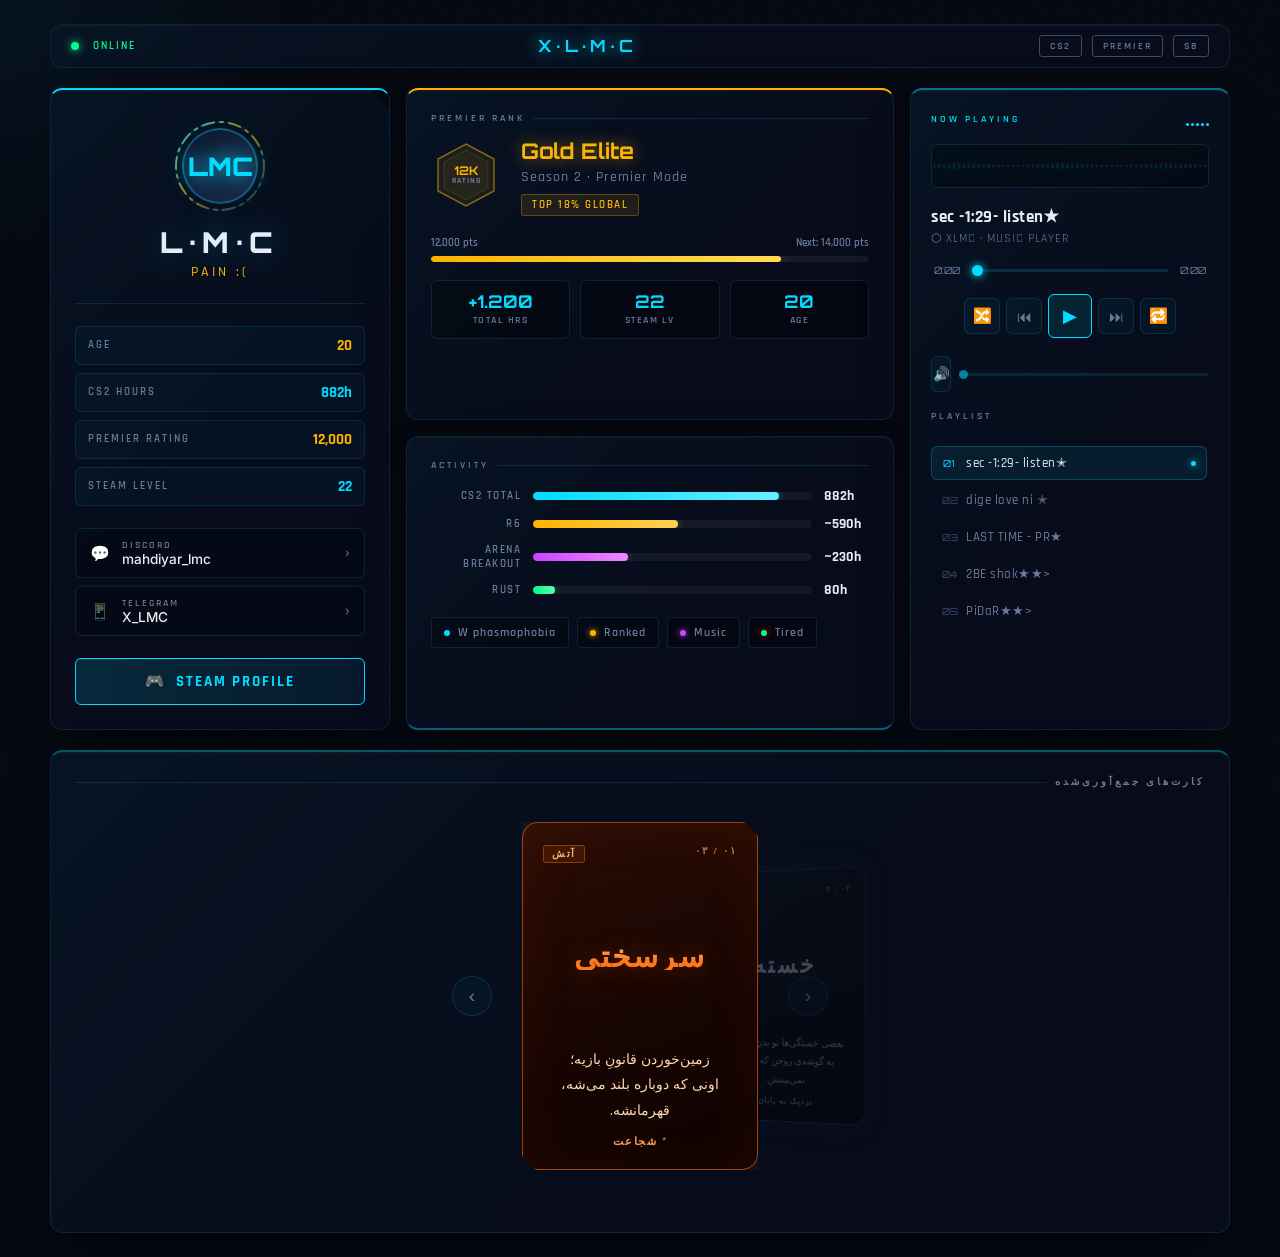
==== index.html @ 6980ac57 "Update index.html" ====
<!DOCTYPE html>
<html lang="fa">
<head>
  <meta charset="UTF-8">
  <meta name="viewport" content="width=device-width, initial-scale=1.0">
  <title>XLMC · PROFILE</title>
  <link rel="stylesheet" href="style.css">
</head>
<body>

<div class="bg-grid"></div>
<div class="bg-noise"></div>
<div class="spotlight" id="spotlight"></div>

<div class="site-wrap">


  <header class="topbar gpanel">
    <div class="topbar-left">
      <div class="status-dot"></div>
      <span class="status-text">ONLINE</span>
    </div>
    <div class="topbar-logo">X·L·M·C</div>
    <div class="topbar-right">
      <span class="hud-tag">CS2</span>
      <span class="hud-tag">PREMIER</span>
      <span class="hud-tag">S8</span>
    </div>
  </header>


  <main class="main-grid">


    <section class="hero-card gpanel corner-cut">


      <div class="avatar-zone">
        <div class="avatar-ring">

          <svg viewBox="0 0 96 96" fill="none" xmlns="http://www.w3.org/2000/svg">
            <circle cx="48" cy="48" r="44" stroke="rgba(0,220,255,0.08)" stroke-width="2"/>
            <circle cx="48" cy="48" r="44"
              stroke="url(#ag)"
              stroke-width="2"
              stroke-dasharray="12 6 3 6"
              stroke-linecap="round"/>
            <defs>
              <linearGradient id="ag" x1="0" y1="0" x2="96" y2="96" gradientUnits="userSpaceOnUse">
                <stop offset="0%" stop-color="#00dcff" stop-opacity="0.9"/>
                <stop offset="50%" stop-color="#ffb300" stop-opacity="0.6"/>
                <stop offset="100%" stop-color="#00dcff" stop-opacity="0.1"/>
              </linearGradient>
            </defs>
          </svg>
          <div class="avatar-inner">LMC</div>
        </div>
        <div class="handle-block">
          <div class="handle">L·M·C</div>
          <div class="handle-sub">Pain :(</div>
        </div>
      </div>


      <div class="stat-rows">
        <div class="stat-row">
          <span class="stat-row-label">Age</span>
          <span class="stat-row-val amber">20</span>
        </div>
        <div class="stat-row">
          <span class="stat-row-label">CS2 Hours</span>
          <span class="stat-row-val cyan">882h</span>
        </div>
        <div class="stat-row">
          <span class="stat-row-label">Premier Rating</span>
          <span class="stat-row-val amber">12,000</span>
        </div>
        <div class="stat-row">
          <span class="stat-row-label">Steam Level</span>
          <span class="stat-row-val cyan">22</span>
        </div>
      </div>

      <div class="social-links">
        <div class="social-link">
          <span class="social-icon">💬</span>
          <div class="social-info">
            <div class="social-platform">Discord</div>
            <div class="social-handle">mahdiyar_lmc</div>
          </div>
          <span class="social-arrow">›</span>
        </div>
        <div class="social-link">
          <span class="social-icon">📱</span>
          <div class="social-info">
            <div class="social-platform">Telegram</div>
            <div class="social-handle">X_LMC</div>
          </div>
          <span class="social-arrow">›</span>
        </div>
      </div>


      <a class="steam-btn" href="https://steamcommunity.com/id/M_LMC/" target="_blank" rel="noopener">
        <span>🎮</span>
        <span>Steam Profile</span>
      </a>

    </section>


    <section class="rank-panel gpanel">
      <div class="panel-eyebrow">Premier Rank</div>

      <div class="rank-main">

        <div class="rank-badge">
          <svg viewBox="0 0 70 70" fill="none" xmlns="http://www.w3.org/2000/svg">
            <polygon points="35,4 63,19 63,51 35,66 7,51 7,19"
              fill="rgba(255,179,0,0.08)"
              stroke="rgba(255,179,0,0.5)"
              stroke-width="1.5"/>
            <polygon points="35,10 57,22 57,48 35,60 13,48 13,22"
              fill="rgba(255,179,0,0.05)"
              stroke="rgba(255,179,0,0.2)"
              stroke-width="0.8"/>
          </svg>
          <div class="rank-badge-num">
            12K<br><small>RATING</small>
          </div>
        </div>

        <div class="rank-text-block">
          <div class="rank-title">Gold Elite</div>
          <div class="rank-subtitle">Season 2 · Premier Mode</div>
          <div class="rank-percentile">TOP 18% GLOBAL</div>
        </div>
      </div>


      <div class="progress-label">
        <span>12,000 pts</span>
        <span>Next: 14,000 pts</span>
      </div>
      <div class="progress-track">
        <div class="progress-fill" style="width:80%"></div>
      </div>


      <div class="kpi-row">
        <div class="kpi">
          <span class="kpi-num">+1.200</span>
          <span class="kpi-lbl">Total Hrs</span>
        </div>
        <div class="kpi">
          <span class="kpi-num">22</span>
          <span class="kpi-lbl">Steam Lv</span>
        </div>
        <div class="kpi">
          <span class="kpi-num">20</span>
          <span class="kpi-lbl">Age</span>
        </div>
      </div>
    </section>


    <section class="stats-panel gpanel">
      <div class="panel-eyebrow">Activity</div>

      <div class="bar-chart">
        <div class="bar-item">
          <span class="bar-name">CS2 Total</span>
          <div class="bar-track">
            <div class="bar-fill c1" style="width:88%"></div>
          </div>
          <span class="bar-val">882h</span>
        </div>
        <div class="bar-item">
          <span class="bar-name">R6</span>
          <div class="bar-track">
            <div class="bar-fill c2" style="width:52%"></div>
          </div>
          <span class="bar-val">~590h</span>
        </div>
        <div class="bar-item">
          <span class="bar-name">Arena Breakout</span>
          <div class="bar-track">
            <div class="bar-fill c3" style="width:34%"></div>
          </div>
          <span class="bar-val">~230h</span>
        </div>
        <div class="bar-item">
          <span class="bar-name">RUST</span>
          <div class="bar-track">
            <div class="bar-fill c4" style="width:8%"></div>
          </div>
          <span class="bar-val">80h</span>
        </div>
      </div>

      <div class="badge-grid">
        <div class="mbadge">
          <div class="mbadge-dot" style="background:#00dcff;box-shadow:0 0 6px #110d36"></div>
          W phasmophobia
        </div>
        <div class="mbadge">
          <div class="mbadge-dot" style="background:#ffb300;box-shadow:0 0 6px #ffb300"></div>
           Ranked
        </div>
        <div class="mbadge">
          <div class="mbadge-dot" style="background:#cc44ff;box-shadow:0 0 6px #cc44ff"></div>
          Music
        </div>
        <div class="mbadge">
          <div class="mbadge-dot" style="background:#00ff88;box-shadow:0 0 6px #db0b15"></div>
          Tired
        </div>
      </div>
    </section>


    <section class="player-col gpanel">


      <div class="np-header">
        <span class="np-label">Now Playing</span>
        <div class="eq-mini stopped" id="eqMini">
          <div class="eq-bar"></div>
          <div class="eq-bar"></div>
          <div class="eq-bar"></div>
          <div class="eq-bar"></div>
          <div class="eq-bar"></div>
        </div>
      </div>


      <div class="wave-container">
        <canvas id="waveCanvas"></canvas>
      </div>


      <div class="track-info">
        <div class="track-name" id="tName">BLOK3 - Napiyosun</div>
        <div class="track-meta" id="tMeta">⬡ XLMC · MUSIC PLAYER</div>
      </div>


      <div class="seek-row">
        <span class="time-label" id="curTime">0:00</span>
        <input type="range" class="seek-input" id="seekInput" value="0" step="0.1" min="0" max="100">
        <span class="time-label" id="durTime">0:00</span>
      </div>


      <div class="controls">
        <button class="ctrl" id="shuffBtn" title="Shuffle (S)">🔀</button>
        <button class="ctrl" id="prevBtn"  title="Previous (←)">⏮</button>
        <button class="ctrl play-btn" id="playBtn" title="Play/Pause (Space)">▶</button>
        <button class="ctrl" id="nextBtn"  title="Next (→)">⏭</button>
        <button class="ctrl" id="reptBtn"  title="Repeat (R)">🔁</button>
      </div>


      <div class="vol-row">
        <button class="ctrl vol-icon" id="muteBtn" title="Mute (M)">🔊</button>
        <input type="range" class="vol-input" id="volInput" min="0" max="1" step="0.02" value="0.7">
      </div>


      <div class="playlist-label">Playlist</div>
      <div class="playlist-scroll" id="pList"></div>

    </section>

  </main><!-- /main-grid -->


  <section class="cards-section gpanel" aria-label="کارت‌های جمع‌آوری‌شده">
    <div class="panel-eyebrow" dir="rtl">کارت‌های جمع‌آوری‌شده</div>

    <div class="shelf-wrap">
      <button class="shelf-nav" id="cardPrev" aria-label="کارت قبلی">‹</button>

      <div class="shelf-3d" id="shelf3d">

        <article class="mem-card theme-tough" data-pos="active" data-card="0">
          <div class="mem-card-inner" dir="rtl">
            <div class="particle-layer"></div>
            <div class="mem-card-top">
              <span class="mem-card-count">۰۱ / ۰۳</span>
              <span class="mem-card-tag">آتش</span>
            </div>
            <div class="mem-card-mid">
              <div class="mem-card-title">سرسختی</div>
            </div>
            <div>
              <p class="mem-card-quote">زمین‌خوردن قانونِ بازیه؛<br>اونی که دوباره بلند می‌شه، قهرمانشه.</p>
              <div class="mem-card-note">* شجاعت</div>
            </div>
          </div>
        </article>

        <article class="mem-card theme-tired" data-pos="right" data-card="1">
          <div class="mem-card-inner" dir="rtl">
            <div class="particle-layer"></div>
            <div class="mem-card-top">
              <span class="mem-card-count">۰۲ / ۰۳</span>
              <span class="mem-card-tag">سکون</span>
            </div>
            <div class="mem-card-mid">
              <div class="mem-card-title">خسته</div>
            </div>
            <div>
              <p class="mem-card-quote">بعضی خستگی‌ها تو بدن نیستن؛<br>یه گوشه‌ی روحن که کسی نمی‌بینتش.</p>
              <div class="mem-card-note">نزدیک به پایان</div>
            </div>
          </div>
        </article>

        <article class="mem-card theme-end" data-pos="hidden" data-card="2">
          <div class="mem-card-inner" dir="rtl">
            <div class="particle-layer"></div>
            <div class="mem-card-top">
              <span class="mem-card-count">۰۳ / ۰۳</span>
              <span class="mem-card-tag">سکوت</span>
            </div>
            <div class="mem-card-mid">
              <div class="mem-card-title">THE END</div>
              <div class="mem-card-subtitle">Nothing.</div>
            </div>
            <div>
              <p class="mem-card-quote">شاید پایان یعنی سکوتی<br>که بالاخره آرومت می‌کنه.</p>
              <div class="mem-card-note">پایان</div>
            </div>
          </div>
        </article>

      </div>

      <button class="shelf-nav" id="cardNext" aria-label="کارت بعدی">›</button>
    </div>

    <div class="shelf-dots" id="shelfDots"></div>
  </section>

</div><!-- /site-wrap -->

<script src="main.js"></script>
</body>
</html>
---- style.css ----
/* ═══════════════════════════════════════════
   XLMC v2 — Gaming Profile
   Design: HUD / Tactical Overlay aesthetic
   Palette: Deep navy + electric cyan + hot amber
   ═══════════════════════════════════════════ */

@import url('https://fonts.googleapis.com/css2?family=Rajdhani:wght@400;500;600;700&family=Orbitron:wght@400;600;700;900&family=Inter:wght@300;400;500&display=swap');

/* ─── RESET & TOKENS ─── */
*, *::before, *::after { margin:0; padding:0; box-sizing:border-box; }

:root {
  --bg:        #050810;
  --bg2:       #080d18;
  --bg3:       #0c1220;
  --panel:     rgba(8,13,28,0.92);
  --border:    rgba(0,220,255,0.14);
  --border2:   rgba(0,220,255,0.28);
  --cyan:      #00dcff;
  --cyan-dim:  rgba(0,220,255,0.55);
  --cyan-glow: rgba(0,220,255,0.18);
  --amber:     #ffb300;
  --amber-dim: rgba(255,179,0,0.55);
  --amber-glow:rgba(255,179,0,0.18);
  --red:       #ff3c5a;
  --green:     #00ff88;
  --text:      #e8edf5;
  --muted:     #6a7a9a;
  --muted2:    #3a4a6a;
  --r:         6px;
  --r2:        12px;
  --depth:     0 22px 50px -22px rgba(0,0,0,0.65), 0 2px 0 0 rgba(255,255,255,0.02) inset;
}

body {
  background: var(--bg);
  color: var(--text);
  font-family: 'Inter', system-ui, sans-serif;
  min-height: 100vh;
  overflow-x: hidden;
}

/* Respect people who've asked for less motion */
@media (prefers-reduced-motion: reduce) {
  *, *::before, *::after {
    animation-duration: 0.001ms !important;
    animation-iteration-count: 1 !important;
    transition-duration: 0.001ms !important;
  }
}

/* ─── BACKGROUND GRID ─── */
.bg-grid {
  position: fixed; inset: 0; z-index: 0; pointer-events: none;
  background-image:
    linear-gradient(rgba(0,220,255,0.025) 1px, transparent 1px),
    linear-gradient(90deg, rgba(0,220,255,0.025) 1px, transparent 1px);
  background-size: 48px 48px;
  mask-image: radial-gradient(ellipse 80% 60% at 50% 40%, black 20%, transparent 80%);
}
.bg-noise {
  position: fixed; inset: 0; z-index: 0; pointer-events: none; opacity: 0.025;
  background-image: url("data:image/svg+xml,%3Csvg xmlns='http://www.w3.org/2000/svg' width='200' height='200'%3E%3Cfilter id='n'%3E%3CfeTurbulence type='fractalNoise' baseFrequency='0.9' numOctaves='4' stitchTiles='stitch'/%3E%3C/filter%3E%3Crect width='200' height='200' filter='url(%23n)'/%3E%3C/svg%3E");
}
.spotlight {
  position: fixed; width: 700px; height: 700px; border-radius: 50%;
  pointer-events: none; z-index: 1;
  background: radial-gradient(circle, rgba(0,180,255,0.06) 0%, transparent 65%);
  transform: translate(-50%,-50%);
  transition: opacity 0.15s;
}

/* ─── LAYOUT ─── */
.site-wrap {
  position: relative; z-index: 2;
  min-height: 100vh;
  padding: 24px 20px;
  display: flex; flex-direction: column; align-items: center; gap: 20px;
}

/* ─── TOP HEADER BAR ─── */
.topbar {
  width: 100%; max-width: 1180px;
  display: flex; align-items: center; justify-content: space-between;
  padding: 10px 20px;
  background: var(--panel);
  border: 1px solid var(--border);
  border-radius: var(--r2);
  backdrop-filter: blur(16px);
}
.topbar-left { display: flex; align-items: center; gap: 14px; }
.status-dot {
  width: 8px; height: 8px; border-radius: 50%;
  background: var(--green);
  box-shadow: 0 0 10px var(--green);
  animation: pulse 2s ease-in-out infinite;
}
@keyframes pulse { 0%,100%{opacity:1;transform:scale(1)} 50%{opacity:0.6;transform:scale(0.8)} }
.status-text { font-size: 11px; color: var(--green); font-family:'Rajdhani',sans-serif; letter-spacing:2px; font-weight:600; }
.topbar-logo {
  font-family: 'Orbitron', sans-serif;
  font-size: 1.05rem; font-weight: 700;
  color: var(--cyan);
  letter-spacing: 4px;
  text-shadow: 0 0 18px var(--cyan);
}
.topbar-right { display: flex; align-items: center; gap: 10px; }
.hud-tag {
  font-family: 'Rajdhani', sans-serif;
  font-size: 10px; font-weight: 600; letter-spacing: 2px;
  color: var(--muted);
  padding: 4px 10px;
  border: 1px solid var(--muted2);
  border-radius: 3px;
}

/* ─── MAIN GRID ─── */
.main-grid {
  width: 100%; max-width: 1180px;
  display: grid;
  grid-template-columns: 340px 1fr 320px;
  grid-template-rows: auto auto;
  gap: 16px;
}

/* ─── GLASS PANEL BASE ─── */
.gpanel {
  background: var(--panel);
  border: 1px solid var(--border);
  border-radius: var(--r2);
  backdrop-filter: blur(18px);
  overflow: hidden;
  position: relative;
  box-shadow: var(--depth);
  transition: transform 0.18s ease, box-shadow 0.18s ease;
  transform: perspective(1000px) rotateX(0deg) rotateY(0deg);
  will-change: transform;
}
.gpanel::before {
  content:''; position:absolute; inset:0; border-radius: var(--r2);
  background: linear-gradient(135deg, rgba(0,220,255,0.04) 0%, transparent 60%);
  pointer-events: none;
}
.gpanel.tilting { box-shadow: var(--depth), 0 0 32px rgba(0,220,255,0.08); }

/* ─── CORNER CUTS (CS2 Style) ─── */
.corner-cut {
  position: relative;
}
.corner-cut::after {
  content:'';
  position:absolute;
  top: 0; right: 0;
  width: 18px; height: 18px;
  background: var(--bg);
  clip-path: polygon(100% 0, 0 0, 100% 100%);
  pointer-events: none;
}

/* ════════════════════
   HERO CARD (left col, spans 2 rows)
   ════════════════════ */
.hero-card {
  grid-column: 1;
  grid-row: 1 / 3;
  padding: 28px 24px 24px;
  display: flex; flex-direction: column; gap: 22px;
  border-top: 2px solid var(--cyan);
}

.avatar-zone {
  display: flex; flex-direction: column; align-items: center; gap: 14px;
  padding-bottom: 22px;
  border-bottom: 1px solid var(--border);
}
.avatar-ring {
  position: relative;
  width: 96px; height: 96px;
}
.avatar-ring svg {
  position: absolute; inset: 0; width: 100%; height: 100%;
  animation: spin 12s linear infinite;
  filter: drop-shadow(0 0 10px rgba(0,220,255,0.35));
}
@keyframes spin { to { transform: rotate(360deg); } }
.avatar-inner {
  position: absolute;
  inset: 10px;
  border-radius: 50%;
  background: linear-gradient(135deg, #0e1830 0%, #1a2a4a 100%);
  border: 2px solid rgba(0,220,255,0.3);
  display: flex; align-items: center; justify-content: center;
  font-family: 'Orbitron', sans-serif;
  font-size: 1.6rem; font-weight: 900;
  color: var(--cyan);
  text-shadow: 0 0 20px var(--cyan);
}

.handle-block { text-align: center; }
.handle {
  font-family: 'Orbitron', sans-serif;
  font-size: 1.8rem; font-weight: 900;
  letter-spacing: 6px;
  color: var(--text);
  text-shadow: 0 0 30px rgba(0,220,255,0.4);
  line-height: 1;
}
.handle-sub {
  font-family: 'Rajdhani', sans-serif;
  font-size: 0.85rem; font-weight: 500;
  color: var(--amber);
  letter-spacing: 3px;
  margin-top: 6px;
  text-transform: uppercase;
}

/* STAT ROWS */
.stat-rows { display: flex; flex-direction: column; gap: 8px; }
.stat-row {
  display: flex; align-items: center; justify-content: space-between;
  padding: 9px 12px;
  background: rgba(0,220,255,0.03);
  border: 1px solid var(--border);
  border-radius: var(--r);
  transition: border-color 0.2s, background 0.2s;
}
.stat-row:hover { border-color: var(--border2); background: rgba(0,220,255,0.07); }
.stat-row-label {
  font-family: 'Rajdhani', sans-serif;
  font-size: 11px; font-weight: 600; letter-spacing: 2px;
  color: var(--muted); text-transform: uppercase;
}
.stat-row-val {
  font-family: 'Rajdhani', sans-serif;
  font-size: 0.95rem; font-weight: 700;
  color: var(--text);
}
.stat-row-val.cyan  { color: var(--cyan); }
.stat-row-val.amber { color: var(--amber); }

/* SOCIAL LINKS */
.social-links { display: flex; flex-direction: column; gap: 8px; }
.social-link {
  display: flex; align-items: center; gap: 12px;
  padding: 10px 14px;
  border: 1px solid var(--border);
  border-radius: var(--r);
  text-decoration: none;
  transition: 0.2s;
  background: rgba(0,0,0,0.2);
}
.social-link:hover { border-color: var(--cyan); background: rgba(0,220,255,0.06); }
.social-icon { font-size: 1rem; width: 20px; text-align: center; }
.social-info { flex: 1; min-width: 0; }
.social-platform {
  font-family: 'Rajdhani', sans-serif;
  font-size: 10px; font-weight: 600; letter-spacing: 2px;
  color: var(--muted); text-transform: uppercase;
}
.social-handle {
  font-size: 0.85rem; font-weight: 500; color: var(--text);
  white-space: nowrap; overflow: hidden; text-overflow: ellipsis;
}
.social-arrow { color: var(--muted); font-size: 0.75rem; }

/* STEAM BUTTON */
.steam-btn {
  display: flex; align-items: center; justify-content: center; gap: 10px;
  padding: 13px 20px;
  background: linear-gradient(90deg, rgba(0,220,255,0.15), rgba(0,150,200,0.1));
  border: 1px solid var(--cyan);
  border-radius: var(--r);
  text-decoration: none;
  font-family: 'Rajdhani', sans-serif;
  font-size: 0.95rem; font-weight: 700; letter-spacing: 2px;
  color: var(--cyan);
  text-transform: uppercase;
  transition: 0.2s;
  position: relative;
  overflow: hidden;
}
.steam-btn::before {
  content:'';
  position:absolute; inset:0;
  background: linear-gradient(90deg, transparent, rgba(0,220,255,0.15), transparent);
  transform: translateX(-100%);
  transition: transform 0.5s;
}
.steam-btn:hover::before { transform: translateX(100%); }
.steam-btn:hover { box-shadow: 0 0 24px rgba(0,220,255,0.3); }

/* ════════════════════
   RANK PANEL (top center)
   ════════════════════ */
.rank-panel {
  grid-column: 2;
  grid-row: 1;
  padding: 22px 24px;
  border-top: 2px solid var(--amber);
}

.panel-eyebrow {
  font-family: 'Rajdhani', sans-serif;
  font-size: 10px; font-weight: 600; letter-spacing: 3px;
  color: var(--muted); text-transform: uppercase;
  margin-bottom: 16px;
  display: flex; align-items: center; gap: 8px;
}
.panel-eyebrow::after {
  content:''; flex:1; height:1px; background: var(--border);
}

.rank-main {
  display: flex; align-items: flex-start; gap: 20px;
  margin-bottom: 20px;
}
.rank-badge {
  width: 70px; height: 70px; flex-shrink: 0;
  position: relative;
}
.rank-badge svg { width:100%; height:100%; }
.rank-badge-num {
  position:absolute; inset:0;
  display:flex; flex-direction:column;
  align-items:center; justify-content:center;
  font-family:'Orbitron',sans-serif;
  font-size:0.75rem; font-weight:700;
  color: var(--amber);
  line-height:1.1;
}
.rank-badge-num small {
  font-size:8px; letter-spacing:1px;
  color: var(--muted); font-family:'Rajdhani',sans-serif;
}
.rank-text-block { flex:1; }
.rank-title {
  font-family: 'Orbitron', sans-serif;
  font-size: 1.35rem; font-weight: 700;
  color: var(--amber);
  text-shadow: 0 0 16px var(--amber-dim);
  line-height: 1;
}
.rank-subtitle {
  font-family: 'Rajdhani', sans-serif;
  font-size: 0.85rem; font-weight: 500; letter-spacing: 1px;
  color: var(--muted); margin-top: 6px;
}
.rank-percentile {
  display: inline-block; margin-top: 8px;
  padding: 3px 10px;
  background: rgba(255,179,0,0.1);
  border: 1px solid rgba(255,179,0,0.3);
  border-radius: 3px;
  font-family: 'Rajdhani', sans-serif;
  font-size: 11px; font-weight: 600; letter-spacing: 1.5px;
  color: var(--amber);
}

/* PROGRESS BAR */
.progress-label {
  display: flex; justify-content: space-between;
  font-family: 'Rajdhani', sans-serif;
  font-size: 11px; font-weight: 600;
  color: var(--muted); margin-bottom: 6px;
}
.progress-track {
  height: 6px; background: rgba(255,255,255,0.06);
  border-radius: 10px; overflow: hidden; position: relative;
}
.progress-fill {
  height: 100%;
  background: linear-gradient(90deg, var(--amber), #ffdd55);
  border-radius: 10px;
  box-shadow: 0 0 12px rgba(255,179,0,0.5);
  animation: fillSlide 1.5s cubic-bezier(0.4,0,0.2,1) forwards;
}
@keyframes fillSlide { from {width:0} }

/* MINI KPI ROW */
.kpi-row {
  display: grid; grid-template-columns: repeat(3,1fr);
  gap: 10px; margin-top: 18px;
}
.kpi {
  padding: 12px;
  background: rgba(0,0,0,0.3);
  border: 1px solid var(--border);
  border-radius: var(--r);
  text-align: center;
  transition: 0.2s;
}
.kpi:hover { border-color: var(--border2); }
.kpi-num {
  font-family: 'Orbitron', sans-serif;
  font-size: 1.1rem; font-weight: 700;
  color: var(--cyan);
  display: block; line-height: 1;
}
.kpi-lbl {
  font-family: 'Rajdhani', sans-serif;
  font-size: 10px; font-weight: 600; letter-spacing: 1.5px;
  color: var(--muted); text-transform: uppercase;
  display: block; margin-top: 4px;
}

/* ════════════════════
   STATS PANEL (bottom center)
   ════════════════════ */
.stats-panel {
  grid-column: 2;
  grid-row: 2;
  padding: 22px 24px;
  border-bottom: 2px solid rgba(0,220,255,0.4);
}

/* HORIZONTAL BAR CHART */
.bar-chart { display: flex; flex-direction: column; gap: 10px; }
.bar-item { display: flex; align-items: center; gap: 12px; }
.bar-name {
  font-family: 'Rajdhani', sans-serif;
  font-size: 11px; font-weight: 600; letter-spacing: 1.5px;
  color: var(--muted); text-transform: uppercase;
  width: 90px; flex-shrink: 0; text-align: right;
}
.bar-track {
  flex: 1; height: 8px;
  background: rgba(255,255,255,0.05);
  border-radius: 10px; overflow: hidden;
  position: relative;
}
.bar-fill {
  height: 100%; border-radius: 10px;
  animation: fillSlide 1.3s cubic-bezier(0.4,0,0.2,1) forwards;
}
.bar-fill.c1 { background: linear-gradient(90deg, var(--cyan), #66eeff); box-shadow: 0 0 10px rgba(0,220,255,0.4); }
.bar-fill.c2 { background: linear-gradient(90deg, var(--amber), #ffd055); box-shadow: 0 0 10px rgba(255,179,0,0.4); }
.bar-fill.c3 { background: linear-gradient(90deg, #cc44ff, #ee88ff); box-shadow: 0 0 10px rgba(204,68,255,0.4); }
.bar-fill.c4 { background: linear-gradient(90deg, #00ff88, #55ffaa); box-shadow: 0 0 10px rgba(0,255,136,0.4); }
.bar-val {
  font-family: 'Rajdhani', sans-serif;
  font-size: 0.85rem; font-weight: 700;
  color: var(--text); width: 45px; flex-shrink: 0;
}

/* MINI HEXGRID BADGES */
.badge-grid {
  display: flex; gap: 8px; flex-wrap: wrap; margin-top: 18px;
}
.mbadge {
  display: flex; align-items: center; gap: 8px;
  padding: 7px 12px;
  background: rgba(0,0,0,0.3);
  border: 1px solid var(--border);
  border-radius: 4px;
  font-family: 'Rajdhani', sans-serif;
  font-size: 12px; font-weight: 600; letter-spacing: 1px;
  color: var(--muted);
  transition: 0.2s;
}
.mbadge:hover { border-color: var(--border2); color: var(--text); }
.mbadge-dot {
  width: 6px; height: 6px; border-radius: 50%; flex-shrink: 0;
}

/* ════════════════════
   MUSIC PLAYER (right col, spans 2 rows)
   ════════════════════ */
.player-col {
  grid-column: 3;
  grid-row: 1 / 3;
  padding: 22px 20px 20px;
  display: flex; flex-direction: column; gap: 18px;
  border-top: 2px solid rgba(0,220,255,0.5);
  border-right: 1px solid rgba(0,220,255,0.1);
}

/* NOW PLAYING */
.np-header {
  display: flex; align-items: center; gap: 10px;
}
.np-label {
  font-family: 'Rajdhani', sans-serif;
  font-size: 10px; font-weight: 600; letter-spacing: 3px;
  color: var(--cyan); text-transform: uppercase;
}
.eq-mini {
  display: flex; align-items: flex-end; gap: 2px; height: 14px; margin-left: auto;
}
.eq-bar {
  width: 3px; background: var(--cyan); border-radius: 2px;
  animation: eqPulse 0.7s ease-in-out infinite alternate;
}
.eq-bar:nth-child(1) { animation-duration: 0.55s; }
.eq-bar:nth-child(2) { animation-duration: 0.75s; animation-delay: 0.1s; }
.eq-bar:nth-child(3) { animation-duration: 0.5s;  animation-delay: 0.2s; }
.eq-bar:nth-child(4) { animation-duration: 0.65s; animation-delay: 0.08s; }
.eq-bar:nth-child(5) { animation-duration: 0.45s; animation-delay: 0.15s; }
@keyframes eqPulse { from{height:3px} to{height:12px} }
.eq-mini.stopped .eq-bar { animation-play-state: paused; height: 3px; }

/* WAVEFORM */
.wave-container {
  width: 100%; height: 44px;
  background: rgba(0,0,0,0.35);
  border: 1px solid var(--border);
  border-radius: var(--r);
  overflow: hidden;
}
#waveCanvas { display:block; width:100%; height:100%; }

/* TRACK INFO */
.track-info {}
.track-name {
  font-family: 'Rajdhani', sans-serif;
  font-size: 1.05rem; font-weight: 700;
  color: var(--text);
  white-space: nowrap; overflow: hidden; text-overflow: ellipsis;
  letter-spacing: 0.5px;
}
.track-meta {
  font-size: 0.75rem; color: var(--muted);
  margin-top: 3px; letter-spacing: 1px;
  font-family: 'Rajdhani', sans-serif;
}

/* SEEK */
.seek-row {
  display: flex; align-items: center; gap: 9px;
}
.time-label {
  font-family: 'Orbitron', sans-serif;
  font-size: 0.62rem; color: var(--muted);
  min-width: 32px; text-align: center;
}
.seek-input {
  flex: 1; -webkit-appearance: none;
  height: 3px; background: rgba(0,220,255,0.15);
  border-radius: 10px; outline: none; cursor: pointer;
}
.seek-input::-webkit-slider-thumb {
  -webkit-appearance: none;
  width: 11px; height: 11px;
  background: var(--cyan);
  border-radius: 50%;
  box-shadow: 0 0 10px var(--cyan);
  transition: transform 0.15s;
}
.seek-input::-webkit-slider-thumb:hover { transform: scale(1.3); }

/* CONTROLS */
.controls {
  display: flex; align-items: center; justify-content: center; gap: 6px;
}
.ctrl {
  background: rgba(0,220,255,0.04);
  border: 1px solid var(--border);
  border-radius: var(--r);
  color: var(--muted);
  width: 36px; height: 36px;
  font-size: 0.95rem;
  display: flex; align-items: center; justify-content: center;
  cursor: pointer;
  transition: 0.15s;
}
.ctrl:hover { border-color: var(--cyan); color: var(--cyan); background: rgba(0,220,255,0.1); }
.ctrl.active { color: var(--cyan); border-color: var(--cyan); box-shadow: 0 0 12px rgba(0,220,255,0.25); }
.ctrl.play-btn {
  width: 44px; height: 44px; font-size: 1.1rem;
  background: rgba(0,220,255,0.1);
  border-color: var(--cyan);
  color: var(--cyan);
}
.ctrl.play-btn:hover { background: rgba(0,220,255,0.2); box-shadow: 0 0 20px rgba(0,220,255,0.3); }

/* VOLUME ROW */
.vol-row {
  display: flex; align-items: center; gap: 8px;
}
.vol-icon { font-size: 0.85rem; color: var(--muted); width: 20px; text-align: center; cursor: pointer; }
.vol-input {
  flex: 1; -webkit-appearance: none;
  height: 3px; background: rgba(0,220,255,0.12);
  border-radius: 10px; outline: none; cursor: pointer;
}
.vol-input::-webkit-slider-thumb {
  -webkit-appearance: none; width:9px; height:9px;
  background: var(--cyan-dim); border-radius:50%;
}

/* PLAYLIST */
.playlist-label {
  font-family: 'Rajdhani', sans-serif;
  font-size: 10px; font-weight: 600; letter-spacing: 3px;
  color: var(--muted); text-transform: uppercase;
  margin-bottom: 6px;
}
.playlist-scroll {
  flex: 1; overflow-y: auto;
  display: flex; flex-direction: column; gap: 3px;
  padding-right: 2px;
  max-height: 180px;
}
.playlist-scroll::-webkit-scrollbar { width: 3px; }
.playlist-scroll::-webkit-scrollbar-thumb { background: var(--border2); border-radius: 10px; }
.ptrack {
  display: flex; align-items: center; gap: 10px;
  padding: 8px 10px;
  border-radius: var(--r);
  cursor: pointer;
  transition: 0.15s;
  border: 1px solid transparent;
}
.ptrack:hover { background: rgba(0,220,255,0.05); border-color: var(--border); }
.ptrack.active {
  background: rgba(0,220,255,0.08);
  border-color: rgba(0,220,255,0.25);
}
.ptrack-num {
  font-family: 'Orbitron', sans-serif;
  font-size: 0.6rem; color: var(--muted2); width: 14px; text-align: center; flex-shrink: 0;
}
.ptrack.active .ptrack-num { color: var(--cyan); }
.ptrack-name {
  flex: 1; min-width: 0;
  font-size: 0.8rem; color: var(--muted);
  white-space: nowrap; overflow: hidden; text-overflow: ellipsis;
  font-family: 'Rajdhani', sans-serif; letter-spacing: 0.5px; font-weight: 500;
}
.ptrack.active .ptrack-name { color: var(--text); }
.ptrack-dot {
  width: 5px; height: 5px; border-radius: 50%;
  background: var(--cyan); flex-shrink: 0;
  opacity: 0; box-shadow: 0 0 8px var(--cyan);
}
.ptrack.active .ptrack-dot { opacity: 1; }

/* ════════════════════
   COLLECTED CARDS — 3D shelf
   ════════════════════ */
.cards-section {
  width: 100%; max-width: 1180px;
  padding: 24px 24px 30px;
  border-top: 2px solid rgba(0,220,255,0.35);
  display: flex; flex-direction: column; align-items: center;
}
.cards-section .panel-eyebrow { width: 100%; margin-bottom: 22px; }

.shelf-wrap {
  width: 100%;
  display: flex; align-items: center; justify-content: center;
  gap: 18px;
}
.shelf-nav {
  flex-shrink: 0;
  width: 40px; height: 40px;
  border-radius: 50%;
  border: 1px solid var(--border);
  background: rgba(0,220,255,0.04);
  color: var(--muted);
  font-size: 1.2rem;
  display: flex; align-items: center; justify-content: center;
  cursor: pointer;
  transition: 0.2s;
}
.shelf-nav:hover { color: var(--cyan); border-color: var(--cyan); background: rgba(0,220,255,0.1); box-shadow: 0 0 16px rgba(0,220,255,0.2); }

.shelf-3d {
  position: relative;
  width: 260px; height: 372px;
  perspective: 1500px;
  touch-action: pan-y;
}
.mem-card {
  position: absolute; inset: 0; margin: auto;
  width: 236px; height: 348px;
  transform-style: preserve-3d;
  transition: transform 0.65s cubic-bezier(0.22,0.9,0.32,1), opacity 0.5s ease, filter 0.5s ease;
  cursor: pointer;
}
.mem-card[data-pos="active"] { transform: translateX(0) translateZ(0) rotateY(0deg) scale(1); opacity: 1; z-index: 5; filter: none; pointer-events: auto; }
.mem-card[data-pos="left"]   { transform: translateX(-68%) translateZ(-160px) rotateY(30deg) scale(0.8); opacity: 0.5; z-index: 3; filter: brightness(0.6) blur(0.5px); pointer-events: auto; }
.mem-card[data-pos="right"]  { transform: translateX(68%) translateZ(-160px) rotateY(-30deg) scale(0.8); opacity: 0.5; z-index: 3; filter: brightness(0.6) blur(0.5px); pointer-events: auto; }
.mem-card[data-pos="hidden"] { transform: translateX(0) translateZ(-280px) scale(0.65); opacity: 0; z-index: 1; pointer-events: none; }

.mem-card-inner {
  position: absolute; inset: 0;
  border-radius: 16px;
  padding: 22px 20px 20px;
  display: flex; flex-direction: column; justify-content: space-between;
  overflow: hidden;
  border: 1px solid;
}

.mem-card-top {
  display: flex; align-items: flex-start; justify-content: space-between;
  position: relative; z-index: 2;
}
.mem-card-count {
  font-family: 'Rajdhani', sans-serif;
  font-size: 10px; font-weight: 600; letter-spacing: 2px;
}
.mem-card-tag {
  font-family: 'Rajdhani', sans-serif;
  font-size: 10px; font-weight: 600; letter-spacing: 1.5px;
  padding: 2px 8px; border-radius: 3px;
}

.mem-card-mid { position: relative; z-index: 2; text-align: center; }
.mem-card-title { line-height: 1; }
.mem-card-subtitle { margin-top: 6px; }

.mem-card-quote {
  position: relative; z-index: 2;
  text-align: center;
  font-size: 0.85rem;
  line-height: 1.9;
}
.mem-card-note {
  position: relative; z-index: 2;
  text-align: center;
  font-family: 'Rajdhani', sans-serif;
  font-size: 11px; font-weight: 600; letter-spacing: 1.5px;
  margin-top: 10px;
}

.particle-layer { position: absolute; inset: 0; overflow: hidden; pointer-events: none; z-index: 1; }
.p { position: absolute; top: 100%; border-radius: 50%; }

/* ── Card 1: سرسختی / Toughness ── */
.theme-tough {
  clip-path: polygon(0 0, calc(100% - 14px) 0, 100% 14px, 100% 100%, 14px 100%, 0 calc(100% - 14px));
}
.theme-tough .mem-card-inner {
  background: linear-gradient(160deg, #2a0d05 0%, #160502 60%, #0d0301 100%);
  border-color: rgba(255,120,30,0.55);
  box-shadow: 0 0 46px rgba(255,80,0,0.25), inset 0 0 60px rgba(255,60,0,0.08);
  animation: toughFlicker 3.4s ease-in-out infinite;
}
@keyframes toughFlicker {
  0%,100% { box-shadow: 0 0 46px rgba(255,80,0,0.25), inset 0 0 60px rgba(255,60,0,0.08); }
  50%     { box-shadow: 0 0 58px rgba(255,110,0,0.35), inset 0 0 70px rgba(255,80,0,0.12); }
}
.theme-tough .mem-card-count { color: rgba(255,170,90,0.7); }
.theme-tough .mem-card-tag { color: #ffb37a; background: rgba(255,110,0,0.12); border: 1px solid rgba(255,140,40,0.35); }
.theme-tough .mem-card-title {
  font-family: 'Orbitron', sans-serif;
  font-size: 1.9rem; font-weight: 900;
  letter-spacing: 2px;
  background: linear-gradient(180deg, #ffd9a8, #ff7a1a 70%);
  -webkit-background-clip: text; background-clip: text; color: transparent;
  text-shadow: 0 0 26px rgba(255,110,0,0.35);
}
.theme-tough .mem-card-quote { color: #ffd7b0; font-family: 'Rajdhani', sans-serif; font-weight: 500; }
.theme-tough .mem-card-note { color: #ff9a4d; }
.theme-tough .p { background: radial-gradient(circle, #ffcf8a 0%, #ff7a1a 60%, transparent 100%); animation: emberRise linear infinite; box-shadow: 0 0 6px rgba(255,140,40,0.8); }
@keyframes emberRise {
  0%   { transform: translateY(0) translateX(0); opacity: 0; }
  10%  { opacity: 0.9; }
  100% { transform: translateY(-370px) translateX(14px); opacity: 0; }
}

/* ── Card 2: خسته / Tired ── */
.theme-tired .mem-card-inner {
  border-radius: 18px;
  background: linear-gradient(160deg, #0d1826 0%, #070c15 70%, #05080f 100%);
  border-color: rgba(130,160,200,0.32);
  box-shadow: 0 0 34px rgba(110,150,200,0.16);
  animation: tiredBreathe 4.6s ease-in-out infinite;
}
@keyframes tiredBreathe {
  0%,100% { box-shadow: 0 0 30px rgba(110,150,200,0.14); transform: scale(1); }
  50%     { box-shadow: 0 0 42px rgba(140,175,210,0.22); transform: scale(1.008); }
}
.theme-tired .mem-card-count { color: rgba(150,175,205,0.65); }
.theme-tired .mem-card-tag { color: #a9c3de; background: rgba(120,150,190,0.1); border: 1px solid rgba(140,165,200,0.28); }
.theme-tired .mem-card-title {
  font-family: 'Rajdhani', sans-serif;
  font-size: 2rem; font-weight: 600;
  letter-spacing: 5px;
  color: #cfe0f2;
  text-shadow: 0 0 20px rgba(140,175,215,0.35);
}
.theme-tired .mem-card-quote { color: #9fb4cc; font-weight: 400; }
.theme-tired .mem-card-note { color: #7f9ab8; }
.theme-tired .p { background: rgba(190,210,230,0.6); box-shadow: 0 0 5px rgba(190,210,230,0.5); animation: dustDrift ease-in-out infinite; }
@keyframes dustDrift {
  0%   { transform: translateY(0) translateX(0); opacity: 0; }
  15%  { opacity: 0.55; }
  50%  { transform: translateY(-160px) translateX(-10px); }
  85%  { opacity: 0.3; }
  100% { transform: translateY(-330px) translateX(6px); opacity: 0; }
}

/* ── Card 3: THE END / نه‌چیز ── */
.theme-end .mem-card-inner {
  border-radius: 22px;
  background: linear-gradient(160deg, #14151a 0%, #0a0a0d 70%, #050505 100%);
  border-color: rgba(230,230,235,0.16);
  box-shadow: 0 0 26px rgba(220,220,230,0.08);
}
.theme-end .mem-card-count { color: rgba(200,200,208,0.55); }
.theme-end .mem-card-tag { color: #cfcfd8; background: rgba(255,255,255,0.05); border: 1px solid rgba(255,255,255,0.14); }
.theme-end .mem-card-title {
  font-family: 'Inter', sans-serif;
  font-size: 1.7rem; font-weight: 300;
  letter-spacing: 7px;
  color: #eceef2;
  text-shadow: 0 0 22px rgba(255,255,255,0.2);
}
.theme-end .mem-card-subtitle {
  font-family: 'Rajdhani', sans-serif;
  font-size: 0.75rem; font-weight: 500; letter-spacing: 3px;
  color: rgba(220,220,228,0.4); text-transform: uppercase;
}
.theme-end .mem-card-quote { color: rgba(220,222,230,0.75); font-weight: 300; }
.theme-end .mem-card-note { color: rgba(200,202,212,0.55); }
.theme-end .p { background: rgba(235,235,240,0.55); box-shadow: 0 0 5px rgba(235,235,240,0.4); animation: snowFall linear infinite; }
@keyframes snowFall {
  0%   { transform: translateY(0) translateX(0); opacity: 0; }
  10%  { opacity: 0.6; }
  50%  { transform: translateX(8px); }
  100% { transform: translateY(-390px) translateX(-6px); opacity: 0; }
}

.shelf-dots { display: flex; gap: 9px; margin-top: 20px; }
.shelf-dot {
  width: 7px; height: 7px; border-radius: 50%;
  background: var(--muted2);
  border: none; cursor: pointer; padding: 0;
  transition: 0.2s;
}
.shelf-dot.active { background: var(--cyan); box-shadow: 0 0 10px var(--cyan); transform: scale(1.3); }

@media (max-width: 600px) {
  .shelf-3d { width: 220px; height: 330px; }
  .mem-card { width: 200px; height: 306px; }
  .shelf-nav { width: 34px; height: 34px; }
}

/* ─── RESPONSIVE ─── */
@media (max-width: 1100px) {
  .main-grid {
    grid-template-columns: 300px 1fr 280px;
  }
}
@media (max-width: 900px) {
  .main-grid {
    grid-template-columns: 1fr 1fr;
    grid-template-rows: auto;
  }
  .hero-card  { grid-column: 1; grid-row: 1; }
  .rank-panel { grid-column: 2; grid-row: 1; }
  .stats-panel{ grid-column: 1 / 3; grid-row: 2; }
  .player-col { grid-column: 1 / 3; grid-row: 3; }
}
@media (max-width: 600px) {
  .main-grid {
    grid-template-columns: 1fr;
  }
  .hero-card, .rank-panel, .stats-panel, .player-col {
    grid-column: 1; grid-row: auto;
  }
  .topbar-logo { font-size: 0.85rem; }
  .kpi-row { grid-template-columns: repeat(3,1fr); }
}
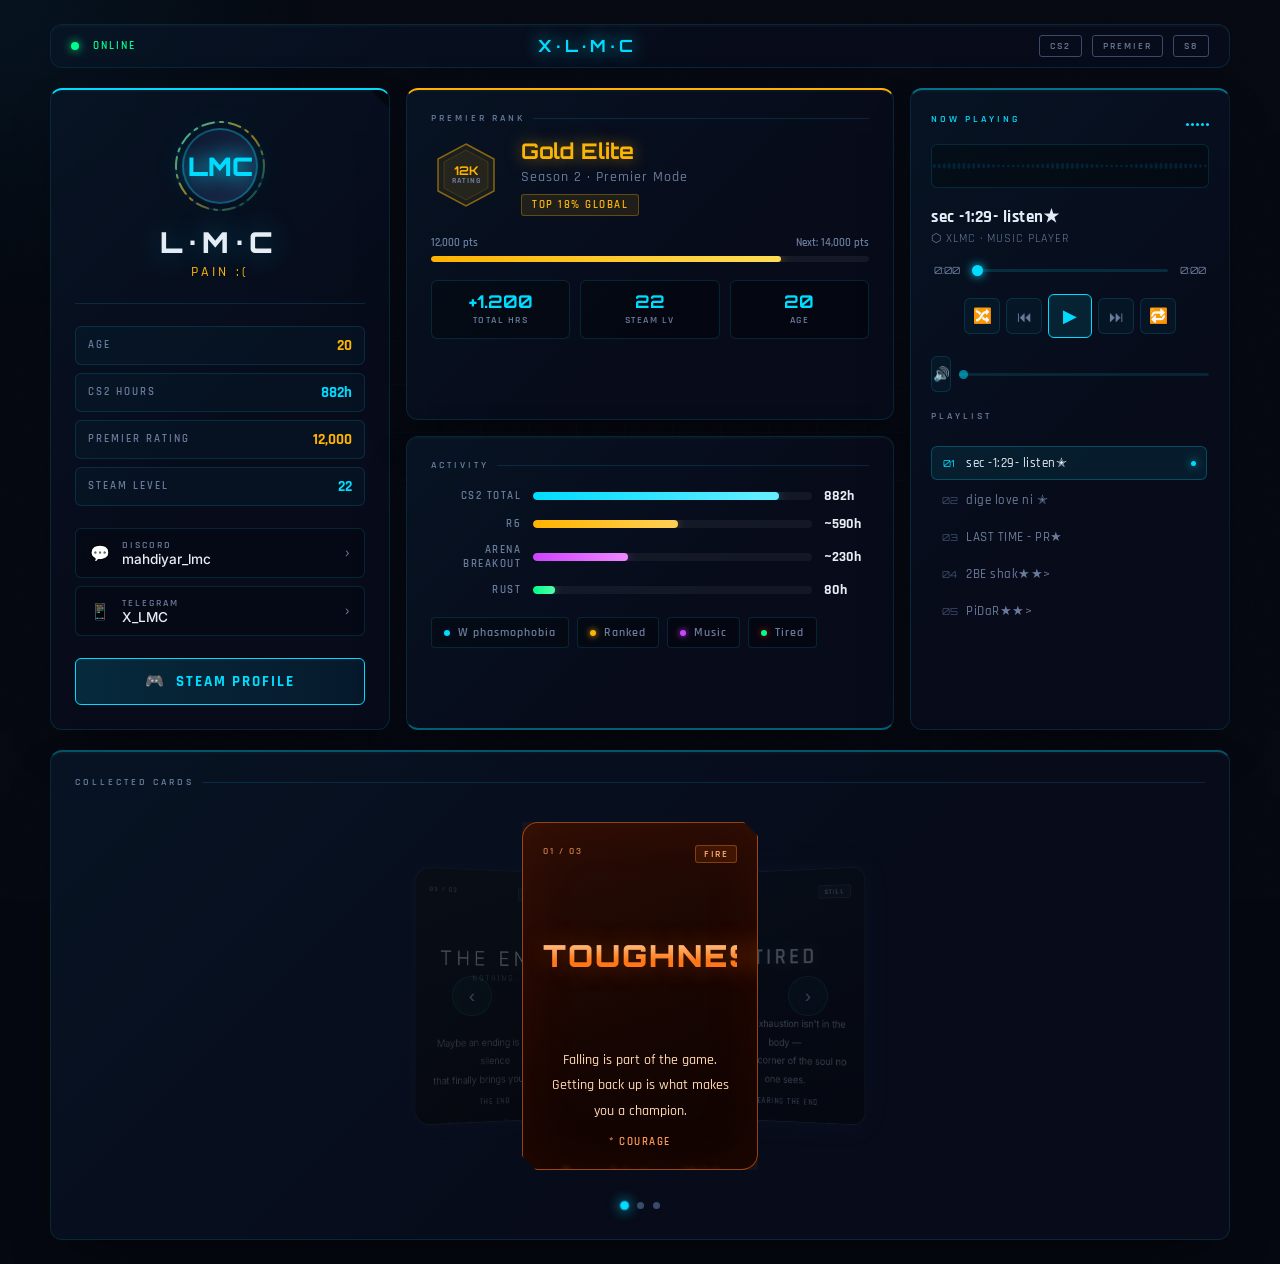
==== commit 4d3613c9: "Update index.html" ====
--- a/index.html
+++ b/index.html
@@ -275,69 +275,69 @@
   </main><!-- /main-grid -->
 
 
-  <section class="cards-section gpanel" aria-label="کارت‌های جمع‌آوری‌شده">
-    <div class="panel-eyebrow" dir="rtl">کارت‌های جمع‌آوری‌شده</div>
+  <section class="cards-section gpanel" aria-label="Collected Cards">
+    <div class="panel-eyebrow">Collected Cards</div>
 
     <div class="shelf-wrap">
-      <button class="shelf-nav" id="cardPrev" aria-label="کارت قبلی">‹</button>
+      <button class="shelf-nav" id="cardPrev" aria-label="Previous card">‹</button>
 
       <div class="shelf-3d" id="shelf3d">
 
         <article class="mem-card theme-tough" data-pos="active" data-card="0">
-          <div class="mem-card-inner" dir="rtl">
+          <div class="mem-card-inner">
             <div class="particle-layer"></div>
             <div class="mem-card-top">
-              <span class="mem-card-count">۰۱ / ۰۳</span>
-              <span class="mem-card-tag">آتش</span>
+              <span class="mem-card-count">01 / 03</span>
+              <span class="mem-card-tag">FIRE</span>
             </div>
             <div class="mem-card-mid">
-              <div class="mem-card-title">سرسختی</div>
+              <div class="mem-card-title">TOUGHNESS</div>
             </div>
             <div>
-              <p class="mem-card-quote">زمین‌خوردن قانونِ بازیه؛<br>اونی که دوباره بلند می‌شه، قهرمانشه.</p>
-              <div class="mem-card-note">* شجاعت</div>
+              <p class="mem-card-quote">Falling is part of the game.<br>Getting back up is what makes you a champion.</p>
+              <div class="mem-card-note">* COURAGE</div>
             </div>
           </div>
         </article>
 
         <article class="mem-card theme-tired" data-pos="right" data-card="1">
-          <div class="mem-card-inner" dir="rtl">
+          <div class="mem-card-inner">
             <div class="particle-layer"></div>
             <div class="mem-card-top">
-              <span class="mem-card-count">۰۲ / ۰۳</span>
-              <span class="mem-card-tag">سکون</span>
+              <span class="mem-card-count">02 / 03</span>
+              <span class="mem-card-tag">STILL</span>
             </div>
             <div class="mem-card-mid">
-              <div class="mem-card-title">خسته</div>
+              <div class="mem-card-title">TIRED</div>
             </div>
             <div>
-              <p class="mem-card-quote">بعضی خستگی‌ها تو بدن نیستن؛<br>یه گوشه‌ی روحن که کسی نمی‌بینتش.</p>
-              <div class="mem-card-note">نزدیک به پایان</div>
+              <p class="mem-card-quote">Some exhaustion isn't in the body —<br>it's in a corner of the soul no one sees.</p>
+              <div class="mem-card-note">NEARING THE END</div>
             </div>
           </div>
         </article>
 
         <article class="mem-card theme-end" data-pos="hidden" data-card="2">
-          <div class="mem-card-inner" dir="rtl">
+          <div class="mem-card-inner">
             <div class="particle-layer"></div>
             <div class="mem-card-top">
-              <span class="mem-card-count">۰۳ / ۰۳</span>
-              <span class="mem-card-tag">سکوت</span>
+              <span class="mem-card-count">03 / 03</span>
+              <span class="mem-card-tag">SILENCE</span>
             </div>
             <div class="mem-card-mid">
               <div class="mem-card-title">THE END</div>
               <div class="mem-card-subtitle">Nothing.</div>
             </div>
             <div>
-              <p class="mem-card-quote">شاید پایان یعنی سکوتی<br>که بالاخره آرومت می‌کنه.</p>
-              <div class="mem-card-note">پایان</div>
+              <p class="mem-card-quote">Maybe an ending is just the silence<br>that finally brings you peace.</p>
+              <div class="mem-card-note">THE END</div>
             </div>
           </div>
         </article>
 
       </div>
 
-      <button class="shelf-nav" id="cardNext" aria-label="کارت بعدی">›</button>
+      <button class="shelf-nav" id="cardNext" aria-label="Next card">›</button>
     </div>
 
     <div class="shelf-dots" id="shelfDots"></div>
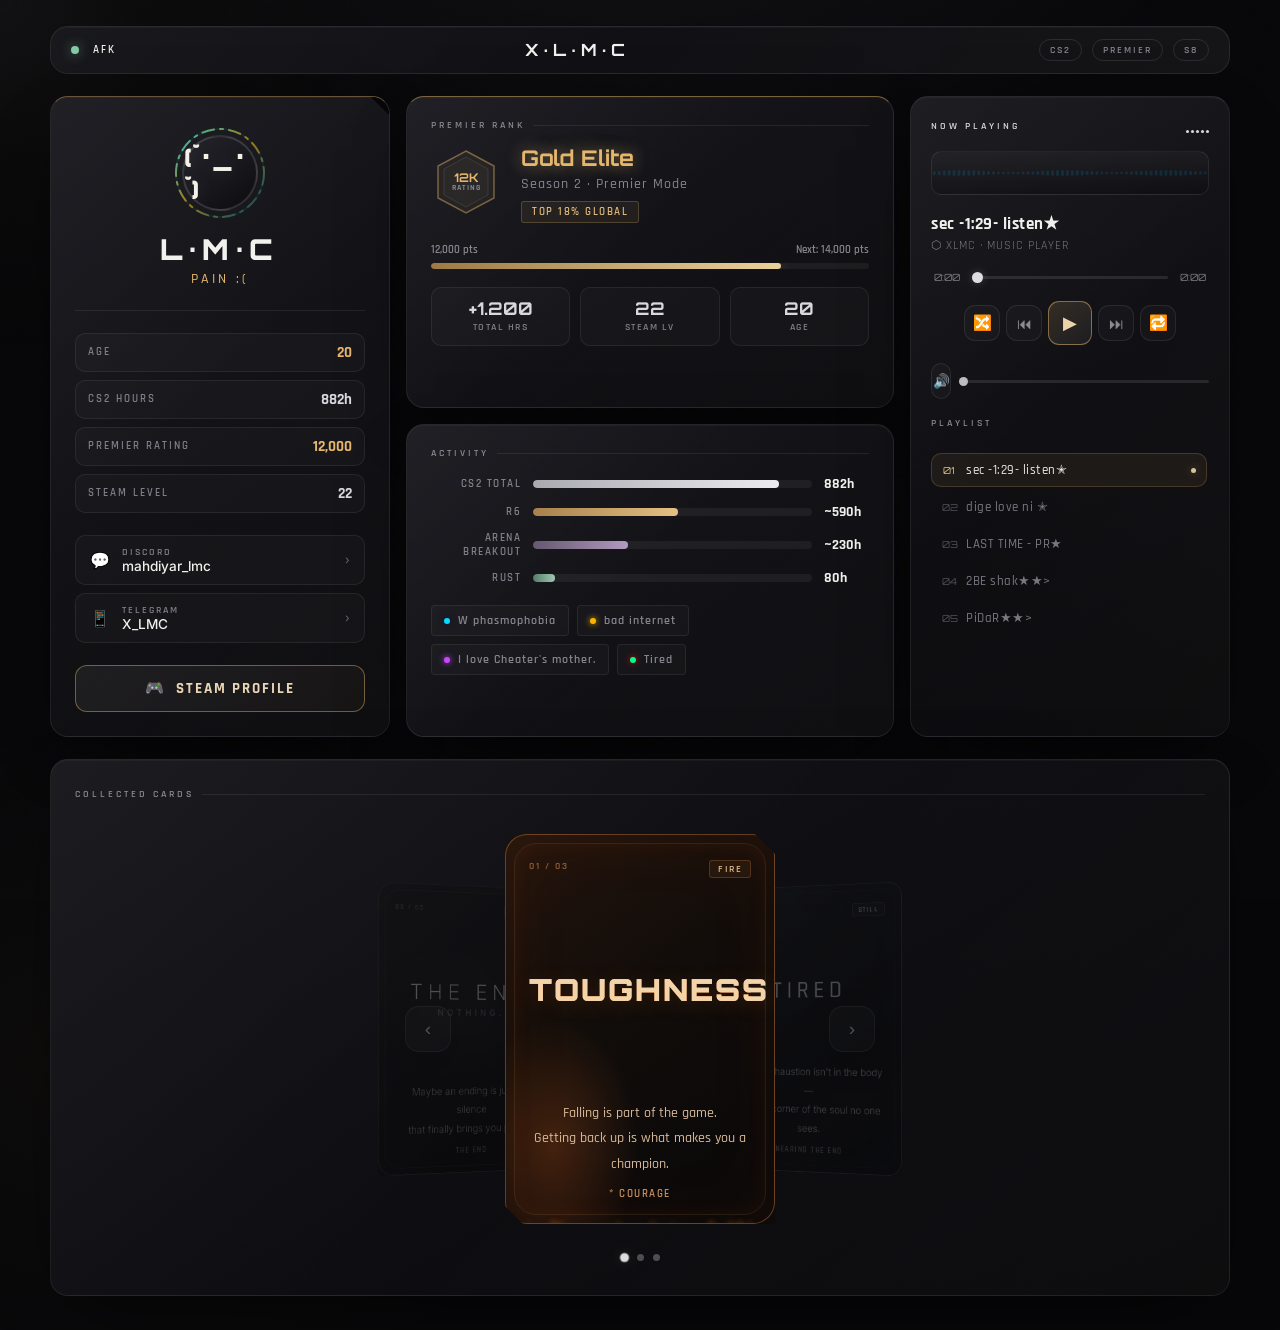
==== commit 0d108486: "Update index.html" ====
--- a/index.html
+++ b/index.html
@@ -18,7 +18,7 @@
   <header class="topbar gpanel">
     <div class="topbar-left">
       <div class="status-dot"></div>
-      <span class="status-text">ONLINE</span>
+      <span class="status-text">AFK</span>
     </div>
     <div class="topbar-logo">X·L·M·C</div>
     <div class="topbar-right">
@@ -53,7 +53,7 @@
               </linearGradient>
             </defs>
           </svg>
-          <div class="avatar-inner">LMC</div>
+          <div class="avatar-inner">(˘･_･˘)</div>
         </div>
         <div class="handle-block">
           <div class="handle">L·M·C</div>
@@ -205,11 +205,11 @@
         </div>
         <div class="mbadge">
           <div class="mbadge-dot" style="background:#ffb300;box-shadow:0 0 6px #ffb300"></div>
-           Ranked
+           bad internet
         </div>
         <div class="mbadge">
           <div class="mbadge-dot" style="background:#cc44ff;box-shadow:0 0 6px #cc44ff"></div>
-          Music
+          I love Cheater's mother.
         </div>
         <div class="mbadge">
           <div class="mbadge-dot" style="background:#00ff88;box-shadow:0 0 6px #db0b15"></div>
--- a/style.css
+++ b/style.css
@@ -691,6 +691,25 @@
   border: 1px solid;
 }
 
+/* animated frame ring — themed per card via custom properties */
+@property --frame-angle {
+  syntax: '<angle>';
+  inherits: false;
+  initial-value: 0deg;
+}
+.mem-card-inner::before {
+  content: '';
+  position: absolute; inset: -3px;
+  border-radius: inherit;
+  padding: 2px;
+  background: conic-gradient(from var(--frame-angle, 0deg), var(--frame-a, transparent), var(--frame-b, transparent), var(--frame-a, transparent));
+  -webkit-mask: linear-gradient(#000 0 0) content-box, linear-gradient(#000 0 0);
+  -webkit-mask-composite: xor;
+          mask-composite: exclude;
+  pointer-events: none;
+  z-index: 0;
+}
+
 .mem-card-top {
   display: flex; align-items: flex-start; justify-content: space-between;
   position: relative; z-index: 2;
@@ -733,12 +752,19 @@
 .theme-tough .mem-card-inner {
   background: linear-gradient(160deg, #2a0d05 0%, #160502 60%, #0d0301 100%);
   border-color: rgba(255,120,30,0.55);
-  box-shadow: 0 0 46px rgba(255,80,0,0.25), inset 0 0 60px rgba(255,60,0,0.08);
-  animation: toughFlicker 3.4s ease-in-out infinite;
-}
+  box-shadow: 0 0 60px rgba(255,80,0,0.32), inset 0 0 70px rgba(255,60,0,0.1);
+  animation: toughFlicker 2.6s ease-in-out infinite;
+  --frame-a: #ff6a00;
+  --frame-b: #ffe6b8;
+}
+.theme-tough .mem-card-inner::before {
+  animation: frameSpin 2.8s linear infinite, frameGlowTough 2.6s ease-in-out infinite;
+}
+@keyframes frameSpin { to { --frame-angle: 360deg; } }
+@keyframes frameGlowTough { 0%,100% { filter: drop-shadow(0 0 6px rgba(255,110,0,0.5)); } 50% { filter: drop-shadow(0 0 14px rgba(255,150,40,0.8)); } }
 @keyframes toughFlicker {
-  0%,100% { box-shadow: 0 0 46px rgba(255,80,0,0.25), inset 0 0 60px rgba(255,60,0,0.08); }
-  50%     { box-shadow: 0 0 58px rgba(255,110,0,0.35), inset 0 0 70px rgba(255,80,0,0.12); }
+  0%,100% { box-shadow: 0 0 56px rgba(255,80,0,0.3), inset 0 0 66px rgba(255,60,0,0.1); }
+  50%     { box-shadow: 0 0 74px rgba(255,120,0,0.42), inset 0 0 80px rgba(255,90,0,0.16); }
 }
 .theme-tough .mem-card-count { color: rgba(255,170,90,0.7); }
 .theme-tough .mem-card-tag { color: #ffb37a; background: rgba(255,110,0,0.12); border: 1px solid rgba(255,140,40,0.35); }
@@ -766,10 +792,17 @@
   border-color: rgba(130,160,200,0.32);
   box-shadow: 0 0 34px rgba(110,150,200,0.16);
   animation: tiredBreathe 4.6s ease-in-out infinite;
-}
+  --frame-angle: 220deg;
+  --frame-a: rgba(140,175,215,0.65);
+  --frame-b: rgba(60,80,110,0.08);
+}
+.theme-tired .mem-card-inner::before {
+  animation: frameBreathe 4.6s ease-in-out infinite;
+}
+@keyframes frameBreathe { 0%,100% { opacity: 0.35; } 50% { opacity: 0.95; } }
 @keyframes tiredBreathe {
   0%,100% { box-shadow: 0 0 30px rgba(110,150,200,0.14); transform: scale(1); }
-  50%     { box-shadow: 0 0 42px rgba(140,175,210,0.22); transform: scale(1.008); }
+  50%     { box-shadow: 0 0 46px rgba(140,175,210,0.26); transform: scale(1.01); }
 }
 .theme-tired .mem-card-count { color: rgba(150,175,205,0.65); }
 .theme-tired .mem-card-tag { color: #a9c3de; background: rgba(120,150,190,0.1); border: 1px solid rgba(140,165,200,0.28); }
@@ -797,7 +830,14 @@
   background: linear-gradient(160deg, #14151a 0%, #0a0a0d 70%, #050505 100%);
   border-color: rgba(230,230,235,0.16);
   box-shadow: 0 0 26px rgba(220,220,230,0.08);
-}
+  --frame-angle: 90deg;
+  --frame-a: rgba(255,255,255,0.4);
+  --frame-b: rgba(255,255,255,0.02);
+}
+.theme-end .mem-card-inner::before {
+  animation: frameFade 7s ease-in-out infinite;
+}
+@keyframes frameFade { 0%,100% { opacity: 0.18; } 50% { opacity: 0.5; } }
 .theme-end .mem-card-count { color: rgba(200,200,208,0.55); }
 .theme-end .mem-card-tag { color: #cfcfd8; background: rgba(255,255,255,0.05); border: 1px solid rgba(255,255,255,0.14); }
 .theme-end .mem-card-title {
@@ -863,3 +903,282 @@
   .topbar-logo { font-size: 0.85rem; }
   .kpi-row { grid-template-columns: repeat(3,1fr); }
 }
+
+/* ═══════════════════════════════════════════════════════════════
+   XLMC VISUAL REFRESH — DARK GRAPHIC / PREMIUM GAME PROFILE
+   Keeps the original layout, content and component behavior.
+   This layer intentionally removes the HUD/cyberpunk look.
+   ═══════════════════════════════════════════════════════════════ */
+
+:root {
+  --bg: #070709;
+  --bg2: #0d0d11;
+  --bg3: #141419;
+  --panel: rgba(17,17,22,.94);
+  --panel-solid: #111116;
+  --border: rgba(255,255,255,.09);
+  --border2: rgba(255,255,255,.18);
+  --cyan: #d8d8df;
+  --cyan-dim: rgba(216,216,223,.65);
+  --cyan-glow: rgba(216,216,223,.12);
+  --amber: #e5b66b;
+  --amber-dim: rgba(229,182,107,.55);
+  --amber-glow: rgba(229,182,107,.12);
+  --red: #d95c68;
+  --green: #7fc7a1;
+  --text: #f1f0ed;
+  --muted: #85858e;
+  --muted2: #4e4e58;
+  --r: 10px;
+  --r2: 18px;
+  --depth: 0 24px 70px -30px rgba(0,0,0,.9), 0 1px 0 rgba(255,255,255,.04) inset;
+}
+
+body {
+  background:
+    radial-gradient(900px 500px at 50% -10%, rgba(255,255,255,.045), transparent 65%),
+    radial-gradient(700px 500px at 10% 80%, rgba(229,182,107,.035), transparent 70%),
+    #070709;
+  font-family: Inter, system-ui, sans-serif;
+}
+
+.bg-grid {
+  opacity: .16;
+  background-image:
+    linear-gradient(rgba(255,255,255,.018) 1px, transparent 1px),
+    linear-gradient(90deg, rgba(255,255,255,.018) 1px, transparent 1px);
+  background-size: 54px 54px;
+  mask-image: linear-gradient(to bottom, black, transparent 92%);
+}
+.bg-noise { opacity: .018; }
+.spotlight {
+  width: 760px; height: 760px;
+  background: radial-gradient(circle, rgba(255,255,255,.045), rgba(229,182,107,.018) 30%, transparent 68%);
+}
+
+.site-wrap { gap: 22px; padding: 26px 20px 34px; }
+
+.gpanel {
+  background: linear-gradient(145deg, rgba(25,25,31,.96), rgba(12,12,16,.97));
+  border: 1px solid rgba(255,255,255,.085);
+  border-radius: 18px;
+  backdrop-filter: blur(22px) saturate(.8);
+  box-shadow: var(--depth);
+  transition: transform .22s ease, box-shadow .22s ease, border-color .22s ease;
+}
+.gpanel::before {
+  background: linear-gradient(135deg, rgba(255,255,255,.035), transparent 48%, rgba(229,182,107,.018));
+}
+.gpanel:hover { border-color: rgba(255,255,255,.13); }
+.gpanel.tilting { box-shadow: var(--depth), 0 18px 60px rgba(0,0,0,.35); }
+
+.topbar {
+  padding: 12px 20px;
+  background: rgba(18,18,22,.96);
+  border-color: rgba(255,255,255,.1);
+}
+.status-dot { background: var(--green); box-shadow: 0 0 12px rgba(127,199,161,.55); }
+.status-text, .topbar-logo { color: var(--text); text-shadow: none; }
+.topbar-logo { font-family: Orbitron, sans-serif; letter-spacing: 5px; }
+.hud-tag { color: #85858e; border-color: rgba(255,255,255,.1); border-radius: 999px; }
+
+.hero-card, .rank-panel, .stats-panel, .player-col {
+  border-top: 1px solid rgba(255,255,255,.09);
+}
+.hero-card { border-top-color: rgba(229,182,107,.42); }
+.rank-panel { border-top-color: rgba(229,182,107,.5); }
+.stats-panel { border-bottom-color: rgba(255,255,255,.1); }
+.player-col { border-top-color: rgba(255,255,255,.12); border-right-color: rgba(255,255,255,.06); }
+
+.avatar-ring svg { filter: drop-shadow(0 0 12px rgba(255,255,255,.12)); }
+.avatar-inner {
+  background: linear-gradient(145deg,#24242b,#0c0c10);
+  border-color: rgba(255,255,255,.14);
+  color: #f4f1e9;
+  text-shadow: 0 0 20px rgba(255,255,255,.18);
+}
+.handle { text-shadow: none; color: #f2f1ed; }
+.handle-sub { color: var(--amber); }
+.avatar-zone { border-bottom-color: rgba(255,255,255,.08); }
+
+.stat-row, .kpi, .mbadge, .social-link {
+  background: rgba(255,255,255,.025);
+  border-color: rgba(255,255,255,.07);
+}
+.stat-row:hover, .kpi:hover, .mbadge:hover { border-color: rgba(255,255,255,.16); background: rgba(255,255,255,.045); }
+.stat-row-label, .social-platform, .kpi-lbl, .bar-name { color: #7e7e88; }
+.stat-row-val.cyan, .kpi-num { color: #d9d8de; }
+.stat-row-val.amber, .rank-title { color: var(--amber); }
+.social-link:hover { border-color: rgba(229,182,107,.35); background: rgba(229,182,107,.045); }
+.social-arrow { color: #66666f; }
+
+.steam-btn {
+  background: linear-gradient(135deg, rgba(255,255,255,.06), rgba(229,182,107,.035));
+  border-color: rgba(229,182,107,.45);
+  color: #e8d6b7;
+  border-radius: 12px;
+}
+.steam-btn::before { background: linear-gradient(90deg, transparent, rgba(255,255,255,.1), transparent); }
+.steam-btn:hover { box-shadow: 0 14px 35px rgba(0,0,0,.35), 0 0 22px rgba(229,182,107,.12); }
+
+.panel-eyebrow { color: #85858e; }
+.panel-eyebrow::after { background: rgba(255,255,255,.08); }
+.rank-badge svg polygon:first-child { fill: rgba(229,182,107,.055); stroke: rgba(229,182,107,.45); }
+.rank-badge svg polygon:last-child { fill: rgba(255,255,255,.018); stroke: rgba(255,255,255,.12); }
+.rank-badge-num { color: var(--amber); }
+.rank-percentile { background: rgba(229,182,107,.07); border-color: rgba(229,182,107,.24); color: #dcb878; }
+.progress-track, .bar-track { background: rgba(255,255,255,.055); }
+.progress-fill { background: linear-gradient(90deg,#9d7943,#ead19a); box-shadow: 0 0 14px rgba(229,182,107,.22); }
+.bar-fill.c1 { background: linear-gradient(90deg,#a9a9b0,#ececf0); box-shadow: none; }
+.bar-fill.c2 { background: linear-gradient(90deg,#a9804c,#e4c083); box-shadow: none; }
+.bar-fill.c3 { background: linear-gradient(90deg,#65586f,#b29abf); box-shadow: none; }
+.bar-fill.c4 { background: linear-gradient(90deg,#557c69,#9fc8b1); box-shadow: none; }
+
+.player-col { background: linear-gradient(160deg, rgba(22,22,27,.98), rgba(10,10,13,.98)); }
+.np-label { color: #d6d5da; }
+.eq-bar { background: #d9d8dd; }
+.wave-container {
+  background: linear-gradient(180deg, rgba(255,255,255,.035), rgba(0,0,0,.22));
+  border-color: rgba(255,255,255,.08);
+}
+.track-name { color: #f0efeb; }
+.track-meta, .time-label { color: #777780; }
+.seek-input { background: rgba(255,255,255,.1); }
+.seek-input::-webkit-slider-thumb { background: #dddce1; box-shadow: 0 0 10px rgba(255,255,255,.18); }
+.vol-input { background: rgba(255,255,255,.1); }
+.vol-input::-webkit-slider-thumb { background: #bcbac2; }
+.ctrl {
+  background: rgba(255,255,255,.025);
+  border-color: rgba(255,255,255,.08);
+  color: #8c8b94;
+  border-radius: 11px;
+}
+.ctrl:hover { border-color: rgba(255,255,255,.22); color: #f1f0ed; background: rgba(255,255,255,.07); }
+.ctrl.active { color: #e7d3ad; border-color: rgba(229,182,107,.45); box-shadow: 0 0 16px rgba(229,182,107,.08); }
+.ctrl.play-btn { background: linear-gradient(145deg, rgba(229,182,107,.16), rgba(255,255,255,.05)); border-color: rgba(229,182,107,.5); color: #ead3aa; }
+.ctrl.play-btn:hover { background: rgba(229,182,107,.18); box-shadow: 0 0 24px rgba(229,182,107,.12); }
+.playlist-scroll::-webkit-scrollbar-thumb { background: rgba(255,255,255,.14); }
+.ptrack:hover { background: rgba(255,255,255,.04); border-color: rgba(255,255,255,.08); }
+.ptrack.active { background: rgba(229,182,107,.065); border-color: rgba(229,182,107,.2); }
+.ptrack.active .ptrack-num { color: #dfbf88; }
+.ptrack-name { color: #777780; }
+.ptrack.active .ptrack-name { color: #e9e8e4; }
+.ptrack-dot { background: #d7c29d; box-shadow: 0 0 9px rgba(229,182,107,.35); }
+
+/* ═══ COLLECTED CARDS — each card is its own visual world ═══ */
+.cards-section {
+  padding: 28px 24px 34px;
+  border-top: 1px solid rgba(255,255,255,.1);
+  background: linear-gradient(150deg, rgba(20,20,25,.98), rgba(9,9,12,.99));
+}
+.cards-section .panel-eyebrow { margin-bottom: 24px; }
+.shelf-wrap { gap: 24px; }
+.shelf-3d { width: 330px; height: 410px; perspective: 1800px; }
+.mem-card { width: 270px; height: 390px; }
+.mem-card-inner {
+  padding: 25px 23px 22px;
+  border-radius: 22px;
+  border-width: 1px;
+  isolation: isolate;
+  box-shadow: 0 28px 70px rgba(0,0,0,.45);
+}
+.mem-card-inner::after {
+  content:'';
+  position:absolute; inset: 8px;
+  border-radius: inherit;
+  border: 1px solid rgba(255,255,255,.06);
+  pointer-events:none;
+  z-index:0;
+}
+.mem-card-top, .mem-card-mid, .mem-card-quote, .mem-card-note { position:relative; z-index:3; }
+.mem-card-count { opacity:.72; }
+.mem-card-tag { backdrop-filter: blur(8px); }
+.mem-card-quote { font-size:.86rem; line-height:1.85; }
+
+/* TOUGHNESS — forged / ember / worn metal */
+.theme-tough { clip-path: polygon(0 0, calc(100% - 20px) 0, 100% 20px, 100% 100%, 18px 100%, 0 calc(100% - 18px)); }
+.theme-tough .mem-card-inner {
+  background:
+    radial-gradient(120px 180px at 18% 80%, rgba(255,115,35,.22), transparent 70%),
+    linear-gradient(145deg,#24150d 0%,#120d0a 42%,#080809 100%);
+  border-color: rgba(196,120,60,.48);
+  box-shadow: 0 26px 70px rgba(0,0,0,.6), inset 0 0 80px rgba(255,100,20,.055), 0 0 28px rgba(206,106,45,.08);
+  --frame-a:#d89a5b; --frame-b:#fff0cf;
+}
+.theme-tough .mem-card-inner::before {
+  animation: frameSpin 3.8s linear infinite;
+  opacity:.85;
+}
+.theme-tough .mem-card-inner::after { border-color: rgba(232,163,99,.12); box-shadow: inset 0 0 20px rgba(255,105,30,.06); }
+.theme-tough .mem-card-title { font-family: Orbitron,sans-serif; font-size:1.9rem; letter-spacing:2px; color:#f2d3aa; text-shadow:0 3px 22px rgba(224,125,54,.2); }
+.theme-tough .mem-card-quote { color:#d6b899; font-family:Rajdhani,sans-serif; }
+.theme-tough .mem-card-note { color:#c68d5d; }
+.theme-tough .mem-card-tag { color:#e1b989; background:rgba(180,105,45,.1); border-color:rgba(220,145,78,.24); }
+.theme-tough .p { background: radial-gradient(circle,#fff0c8 0%,#db7131 45%,transparent 75%); }
+
+/* TIRED — faded paper / cold glass / soft dust */
+.theme-tired .mem-card-inner {
+  background:
+    linear-gradient(135deg, rgba(255,255,255,.045), transparent 35%),
+    linear-gradient(150deg,#181a1e,#0d0e11 62%,#090a0d);
+  border-color: rgba(174,180,190,.25);
+  box-shadow: 0 28px 70px rgba(0,0,0,.58), inset 0 0 70px rgba(180,190,205,.025);
+  --frame-a:rgba(220,225,232,.55); --frame-b:rgba(95,100,110,.05);
+}
+.theme-tired .mem-card-inner::before { animation: frameBreathe 4.8s ease-in-out infinite; }
+.theme-tired .mem-card-inner::after { border-color:rgba(255,255,255,.045); }
+.theme-tired .mem-card-title { font-family:Rajdhani,sans-serif; font-size:2.15rem; font-weight:500; letter-spacing:7px; color:#d6d8dc; text-shadow:0 8px 30px rgba(255,255,255,.08); }
+.theme-tired .mem-card-quote { color:#a5a8ae; font-family:Inter,sans-serif; font-weight:350; }
+.theme-tired .mem-card-note { color:#777b83; }
+.theme-tired .mem-card-tag { color:#b8bdc6; background:rgba(255,255,255,.035); border-color:rgba(255,255,255,.1); }
+.theme-tired .p { background:rgba(220,225,232,.55); box-shadow:0 0 7px rgba(220,225,232,.28); }
+
+/* THE END — monochrome / gallery / silence */
+.theme-end .mem-card-inner {
+  background:
+    radial-gradient(180px 150px at 50% 45%, rgba(255,255,255,.035), transparent 72%),
+    linear-gradient(145deg,#19191c 0%,#0d0d10 56%,#050506 100%);
+  border-color: rgba(255,255,255,.14);
+  box-shadow: 0 34px 85px rgba(0,0,0,.72), inset 0 0 90px rgba(255,255,255,.018);
+  --frame-a:rgba(255,255,255,.72); --frame-b:rgba(255,255,255,.015);
+}
+.theme-end .mem-card-inner::before {
+  animation: endFrame 9s ease-in-out infinite;
+}
+@keyframes endFrame { 0%,100%{opacity:.14;filter:blur(.2px)} 50%{opacity:.62;filter:blur(0)} }
+.theme-end .mem-card-inner::after { border-color:rgba(255,255,255,.08); }
+.theme-end .mem-card-title { font-family:Inter,sans-serif; font-size:1.75rem; font-weight:250; letter-spacing:9px; color:#efeff1; text-shadow:0 0 28px rgba(255,255,255,.1); }
+.theme-end .mem-card-subtitle { font-family:Inter,sans-serif; color:rgba(235,235,238,.36); letter-spacing:5px; }
+.theme-end .mem-card-quote { color:rgba(220,221,225,.7); font-family:Inter,sans-serif; font-weight:300; }
+.theme-end .mem-card-note { color:rgba(220,220,225,.45); }
+.theme-end .mem-card-tag { color:#d8d8dc; background:rgba(255,255,255,.035); border-color:rgba(255,255,255,.12); }
+.theme-end .p { background:rgba(255,255,255,.55); box-shadow:0 0 7px rgba(255,255,255,.22); }
+
+.shelf-nav {
+  width:46px; height:46px;
+  border-radius:14px;
+  background:rgba(255,255,255,.035);
+  border-color:rgba(255,255,255,.09);
+  color:#92929a;
+  box-shadow:0 12px 30px rgba(0,0,0,.28);
+}
+.shelf-nav:hover { color:#eee; border-color:rgba(255,255,255,.22); background:rgba(255,255,255,.07); box-shadow:0 15px 35px rgba(0,0,0,.38); }
+.shelf-dot { background:#4c4c54; }
+.shelf-dot.active { background:#ddd; box-shadow:0 0 12px rgba(255,255,255,.18); }
+
+/* Keep card effects self-contained and never leak into other components. */
+.cards-section, .cards-section * { --component-scope: cards; }
+.cards-section .mem-card { contain: layout paint style; }
+
+@media (max-width: 900px) {
+  .shelf-3d { width:290px; }
+  .mem-card { width:250px; height:370px; }
+}
+@media (max-width: 600px) {
+  .shelf-wrap { gap:10px; }
+  .shelf-3d { width:230px; height:340px; }
+  .mem-card { width:210px; height:318px; }
+  .mem-card-inner { padding:20px 17px 18px; }
+  .mem-card-title { transform:scale(.92); }
+  .mem-card-quote { font-size:.76rem; line-height:1.7; }
+}
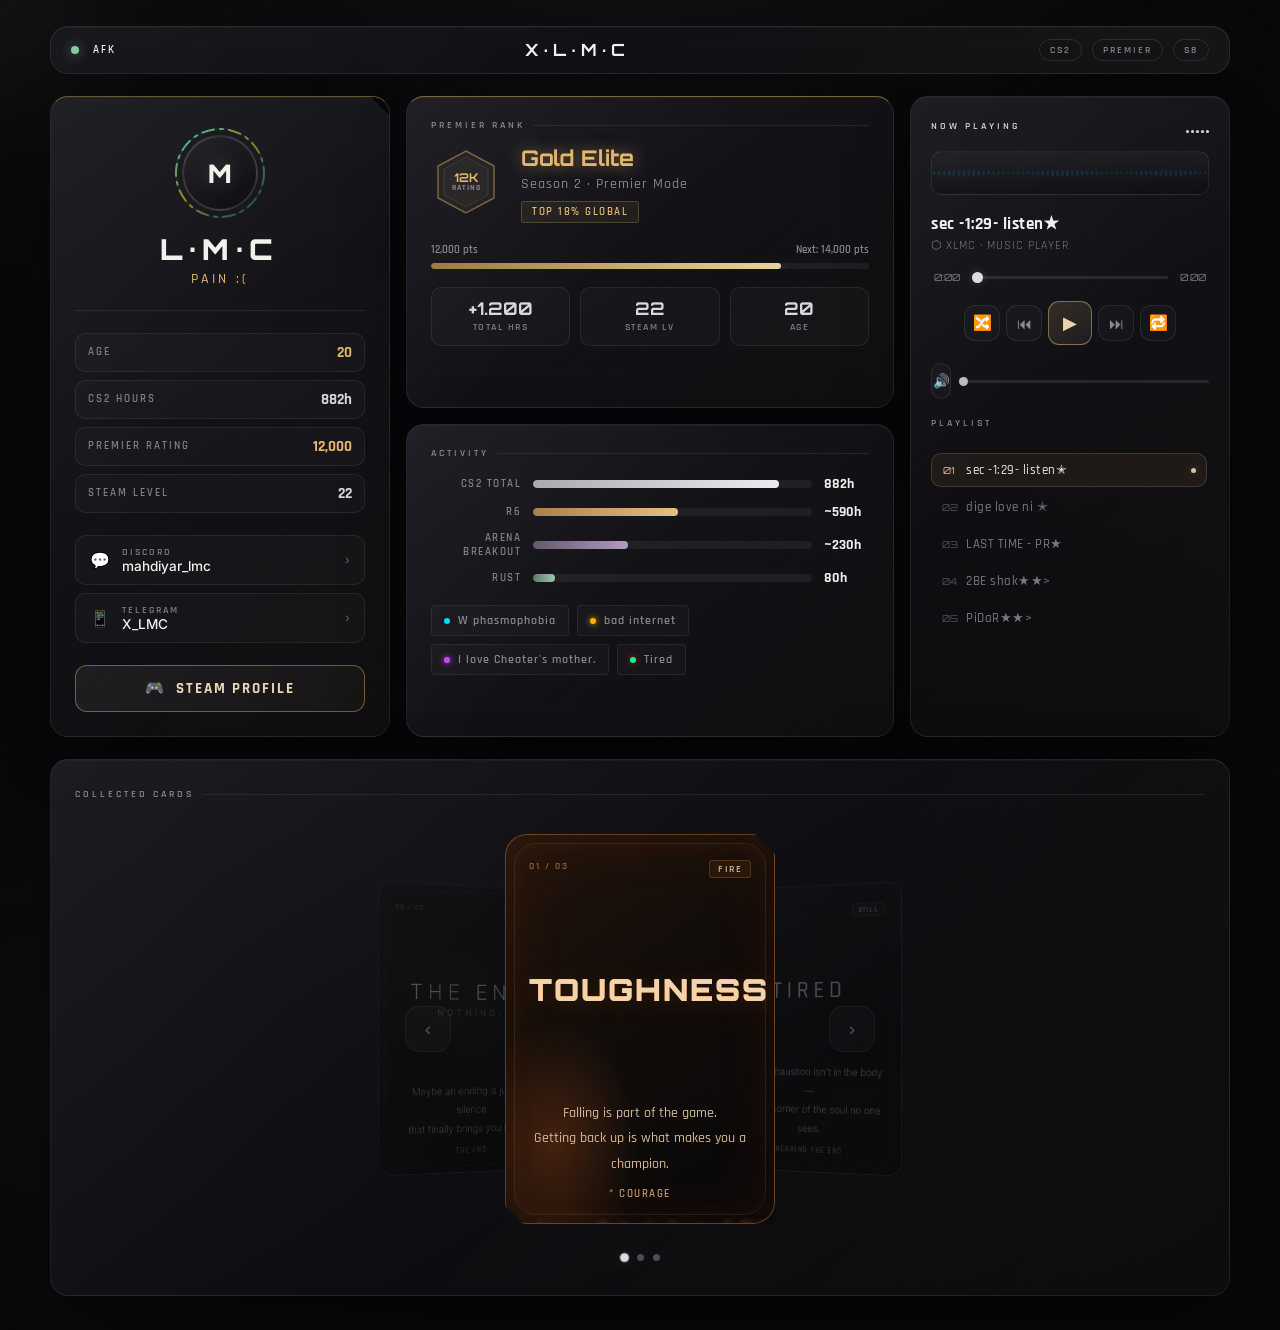
==== commit 44fa1646: "Update index.html" ====
--- a/index.html
+++ b/index.html
@@ -53,7 +53,7 @@
               </linearGradient>
             </defs>
           </svg>
-          <div class="avatar-inner">(˘･_･˘)</div>
+          <div class="avatar-inner">M</div>
         </div>
         <div class="handle-block">
           <div class="handle">L·M·C</div>
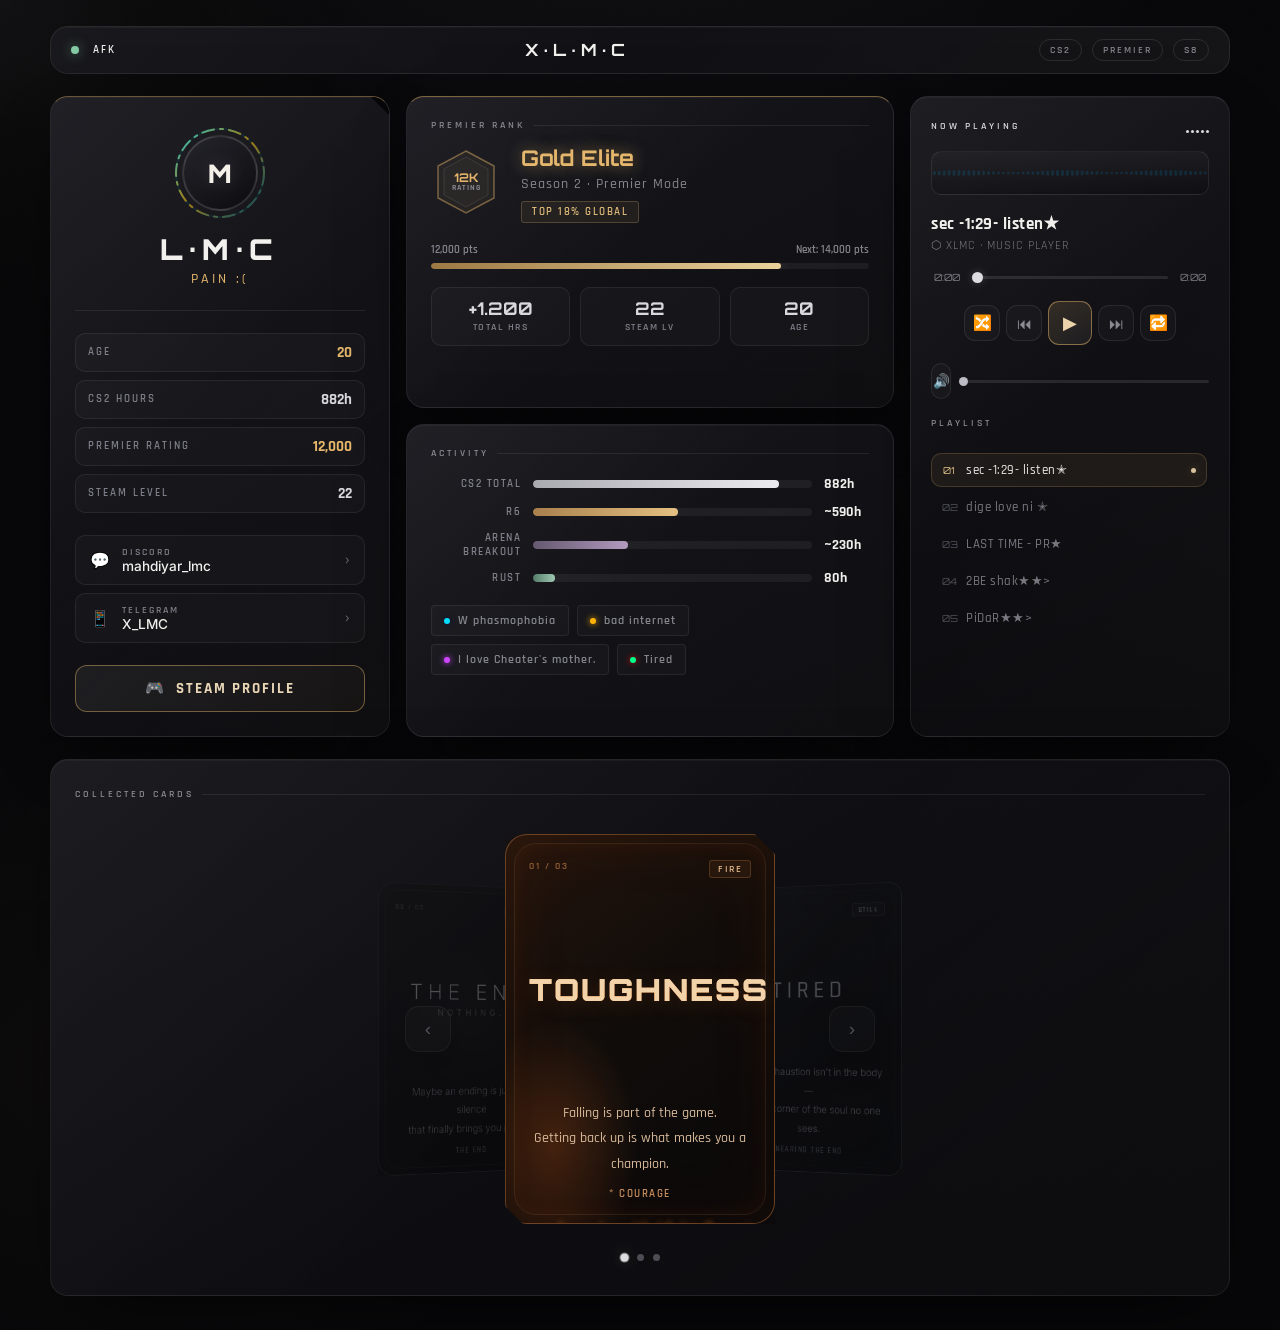
==== commit df49bbf1: "Update index.html" ====
--- a/index.html
+++ b/index.html
@@ -272,7 +272,7 @@
 
     </section>
 
-  </main><!-- /main-grid -->
+  </main>
 
 
   <section class="cards-section gpanel" aria-label="Collected Cards">
@@ -343,7 +343,7 @@
     <div class="shelf-dots" id="shelfDots"></div>
   </section>
 
-</div><!-- /site-wrap -->
+</div>
 
 <script src="main.js"></script>
 </body>
--- a/style.css
+++ b/style.css
@@ -1,12 +1,8 @@
-/* ═══════════════════════════════════════════
-   XLMC v2 — Gaming Profile
-   Design: HUD / Tactical Overlay aesthetic
-   Palette: Deep navy + electric cyan + hot amber
-   ═══════════════════════════════════════════ */
+
 
 @import url('https://fonts.googleapis.com/css2?family=Rajdhani:wght@400;500;600;700&family=Orbitron:wght@400;600;700;900&family=Inter:wght@300;400;500&display=swap');
 
-/* ─── RESET & TOKENS ─── */
+
 *, *::before, *::after { margin:0; padding:0; box-sizing:border-box; }
 
 :root {
@@ -40,7 +36,7 @@
   overflow-x: hidden;
 }
 
-/* Respect people who've asked for less motion */
+
 @media (prefers-reduced-motion: reduce) {
   *, *::before, *::after {
     animation-duration: 0.001ms !important;
@@ -49,7 +45,7 @@
   }
 }
 
-/* ─── BACKGROUND GRID ─── */
+
 .bg-grid {
   position: fixed; inset: 0; z-index: 0; pointer-events: none;
   background-image:
@@ -70,7 +66,7 @@
   transition: opacity 0.15s;
 }
 
-/* ─── LAYOUT ─── */
+
 .site-wrap {
   position: relative; z-index: 2;
   min-height: 100vh;
@@ -78,7 +74,7 @@
   display: flex; flex-direction: column; align-items: center; gap: 20px;
 }
 
-/* ─── TOP HEADER BAR ─── */
+
 .topbar {
   width: 100%; max-width: 1180px;
   display: flex; align-items: center; justify-content: space-between;
@@ -114,7 +110,7 @@
   border-radius: 3px;
 }
 
-/* ─── MAIN GRID ─── */
+
 .main-grid {
   width: 100%; max-width: 1180px;
   display: grid;
@@ -123,7 +119,7 @@
   gap: 16px;
 }
 
-/* ─── GLASS PANEL BASE ─── */
+
 .gpanel {
   background: var(--panel);
   border: 1px solid var(--border);
@@ -143,7 +139,7 @@
 }
 .gpanel.tilting { box-shadow: var(--depth), 0 0 32px rgba(0,220,255,0.08); }
 
-/* ─── CORNER CUTS (CS2 Style) ─── */
+
 .corner-cut {
   position: relative;
 }
@@ -157,9 +153,7 @@
   pointer-events: none;
 }
 
-/* ════════════════════
-   HERO CARD (left col, spans 2 rows)
-   ════════════════════ */
+
 .hero-card {
   grid-column: 1;
   grid-row: 1 / 3;
@@ -214,7 +208,7 @@
   text-transform: uppercase;
 }
 
-/* STAT ROWS */
+
 .stat-rows { display: flex; flex-direction: column; gap: 8px; }
 .stat-row {
   display: flex; align-items: center; justify-content: space-between;
@@ -238,7 +232,7 @@
 .stat-row-val.cyan  { color: var(--cyan); }
 .stat-row-val.amber { color: var(--amber); }
 
-/* SOCIAL LINKS */
+
 .social-links { display: flex; flex-direction: column; gap: 8px; }
 .social-link {
   display: flex; align-items: center; gap: 12px;
@@ -263,7 +257,7 @@
 }
 .social-arrow { color: var(--muted); font-size: 0.75rem; }
 
-/* STEAM BUTTON */
+
 .steam-btn {
   display: flex; align-items: center; justify-content: center; gap: 10px;
   padding: 13px 20px;
@@ -289,9 +283,7 @@
 .steam-btn:hover::before { transform: translateX(100%); }
 .steam-btn:hover { box-shadow: 0 0 24px rgba(0,220,255,0.3); }
 
-/* ════════════════════
-   RANK PANEL (top center)
-   ════════════════════ */
+
 .rank-panel {
   grid-column: 2;
   grid-row: 1;
@@ -356,7 +348,7 @@
   color: var(--amber);
 }
 
-/* PROGRESS BAR */
+
 .progress-label {
   display: flex; justify-content: space-between;
   font-family: 'Rajdhani', sans-serif;
@@ -376,7 +368,7 @@
 }
 @keyframes fillSlide { from {width:0} }
 
-/* MINI KPI ROW */
+
 .kpi-row {
   display: grid; grid-template-columns: repeat(3,1fr);
   gap: 10px; margin-top: 18px;
@@ -403,9 +395,7 @@
   display: block; margin-top: 4px;
 }
 
-/* ════════════════════
-   STATS PANEL (bottom center)
-   ════════════════════ */
+
 .stats-panel {
   grid-column: 2;
   grid-row: 2;
@@ -413,7 +403,7 @@
   border-bottom: 2px solid rgba(0,220,255,0.4);
 }
 
-/* HORIZONTAL BAR CHART */
+
 .bar-chart { display: flex; flex-direction: column; gap: 10px; }
 .bar-item { display: flex; align-items: center; gap: 12px; }
 .bar-name {
@@ -442,7 +432,7 @@
   color: var(--text); width: 45px; flex-shrink: 0;
 }
 
-/* MINI HEXGRID BADGES */
+
 .badge-grid {
   display: flex; gap: 8px; flex-wrap: wrap; margin-top: 18px;
 }
@@ -462,9 +452,6 @@
   width: 6px; height: 6px; border-radius: 50%; flex-shrink: 0;
 }
 
-/* ════════════════════
-   MUSIC PLAYER (right col, spans 2 rows)
-   ════════════════════ */
 .player-col {
   grid-column: 3;
   grid-row: 1 / 3;
@@ -474,7 +461,7 @@
   border-right: 1px solid rgba(0,220,255,0.1);
 }
 
-/* NOW PLAYING */
+
 .np-header {
   display: flex; align-items: center; gap: 10px;
 }
@@ -498,7 +485,7 @@
 @keyframes eqPulse { from{height:3px} to{height:12px} }
 .eq-mini.stopped .eq-bar { animation-play-state: paused; height: 3px; }
 
-/* WAVEFORM */
+
 .wave-container {
   width: 100%; height: 44px;
   background: rgba(0,0,0,0.35);
@@ -508,7 +495,7 @@
 }
 #waveCanvas { display:block; width:100%; height:100%; }
 
-/* TRACK INFO */
+
 .track-info {}
 .track-name {
   font-family: 'Rajdhani', sans-serif;
@@ -523,7 +510,7 @@
   font-family: 'Rajdhani', sans-serif;
 }
 
-/* SEEK */
+
 .seek-row {
   display: flex; align-items: center; gap: 9px;
 }
@@ -547,7 +534,7 @@
 }
 .seek-input::-webkit-slider-thumb:hover { transform: scale(1.3); }
 
-/* CONTROLS */
+
 .controls {
   display: flex; align-items: center; justify-content: center; gap: 6px;
 }
@@ -572,7 +559,7 @@
 }
 .ctrl.play-btn:hover { background: rgba(0,220,255,0.2); box-shadow: 0 0 20px rgba(0,220,255,0.3); }
 
-/* VOLUME ROW */
+/* last debug */
 .vol-row {
   display: flex; align-items: center; gap: 8px;
 }
@@ -587,7 +574,7 @@
   background: var(--cyan-dim); border-radius:50%;
 }
 
-/* PLAYLIST */
+
 .playlist-label {
   font-family: 'Rajdhani', sans-serif;
   font-size: 10px; font-weight: 600; letter-spacing: 3px;
@@ -634,9 +621,7 @@
 }
 .ptrack.active .ptrack-dot { opacity: 1; }
 
-/* ════════════════════
-   COLLECTED CARDS — 3D shelf
-   ════════════════════ */
+
 .cards-section {
   width: 100%; max-width: 1180px;
   padding: 24px 24px 30px;
@@ -691,7 +676,7 @@
   border: 1px solid;
 }
 
-/* animated frame ring — themed per card via custom properties */
+
 @property --frame-angle {
   syntax: '<angle>';
   inherits: false;
@@ -745,7 +730,7 @@
 .particle-layer { position: absolute; inset: 0; overflow: hidden; pointer-events: none; z-index: 1; }
 .p { position: absolute; top: 100%; border-radius: 50%; }
 
-/* ── Card 1: سرسختی / Toughness ── */
+
 .theme-tough {
   clip-path: polygon(0 0, calc(100% - 14px) 0, 100% 14px, 100% 100%, 14px 100%, 0 calc(100% - 14px));
 }
@@ -785,7 +770,7 @@
   100% { transform: translateY(-370px) translateX(14px); opacity: 0; }
 }
 
-/* ── Card 2: خسته / Tired ── */
+
 .theme-tired .mem-card-inner {
   border-radius: 18px;
   background: linear-gradient(160deg, #0d1826 0%, #070c15 70%, #05080f 100%);
@@ -824,7 +809,7 @@
   100% { transform: translateY(-330px) translateX(6px); opacity: 0; }
 }
 
-/* ── Card 3: THE END / نه‌چیز ── */
+
 .theme-end .mem-card-inner {
   border-radius: 22px;
   background: linear-gradient(160deg, #14151a 0%, #0a0a0d 70%, #050505 100%);
@@ -877,7 +862,7 @@
   .shelf-nav { width: 34px; height: 34px; }
 }
 
-/* ─── RESPONSIVE ─── */
+
 @media (max-width: 1100px) {
   .main-grid {
     grid-template-columns: 300px 1fr 280px;
@@ -904,11 +889,7 @@
   .kpi-row { grid-template-columns: repeat(3,1fr); }
 }
 
-/* ═══════════════════════════════════════════════════════════════
-   XLMC VISUAL REFRESH — DARK GRAPHIC / PREMIUM GAME PROFILE
-   Keeps the original layout, content and component behavior.
-   This layer intentionally removes the HUD/cyberpunk look.
-   ═══════════════════════════════════════════════════════════════ */
+
 
 :root {
   --bg: #070709;
@@ -1065,7 +1046,7 @@
 .ptrack.active .ptrack-name { color: #e9e8e4; }
 .ptrack-dot { background: #d7c29d; box-shadow: 0 0 9px rgba(229,182,107,.35); }
 
-/* ═══ COLLECTED CARDS — each card is its own visual world ═══ */
+
 .cards-section {
   padding: 28px 24px 34px;
   border-top: 1px solid rgba(255,255,255,.1);
@@ -1095,7 +1076,7 @@
 .mem-card-tag { backdrop-filter: blur(8px); }
 .mem-card-quote { font-size:.86rem; line-height:1.85; }
 
-/* TOUGHNESS — forged / ember / worn metal */
+
 .theme-tough { clip-path: polygon(0 0, calc(100% - 20px) 0, 100% 20px, 100% 100%, 18px 100%, 0 calc(100% - 18px)); }
 .theme-tough .mem-card-inner {
   background:
@@ -1116,7 +1097,7 @@
 .theme-tough .mem-card-tag { color:#e1b989; background:rgba(180,105,45,.1); border-color:rgba(220,145,78,.24); }
 .theme-tough .p { background: radial-gradient(circle,#fff0c8 0%,#db7131 45%,transparent 75%); }
 
-/* TIRED — faded paper / cold glass / soft dust */
+
 .theme-tired .mem-card-inner {
   background:
     linear-gradient(135deg, rgba(255,255,255,.045), transparent 35%),
@@ -1133,7 +1114,7 @@
 .theme-tired .mem-card-tag { color:#b8bdc6; background:rgba(255,255,255,.035); border-color:rgba(255,255,255,.1); }
 .theme-tired .p { background:rgba(220,225,232,.55); box-shadow:0 0 7px rgba(220,225,232,.28); }
 
-/* THE END — monochrome / gallery / silence */
+
 .theme-end .mem-card-inner {
   background:
     radial-gradient(180px 150px at 50% 45%, rgba(255,255,255,.035), transparent 72%),
@@ -1166,7 +1147,7 @@
 .shelf-dot { background:#4c4c54; }
 .shelf-dot.active { background:#ddd; box-shadow:0 0 12px rgba(255,255,255,.18); }
 
-/* Keep card effects self-contained and never leak into other components. */
+
 .cards-section, .cards-section * { --component-scope: cards; }
 .cards-section .mem-card { contain: layout paint style; }
 
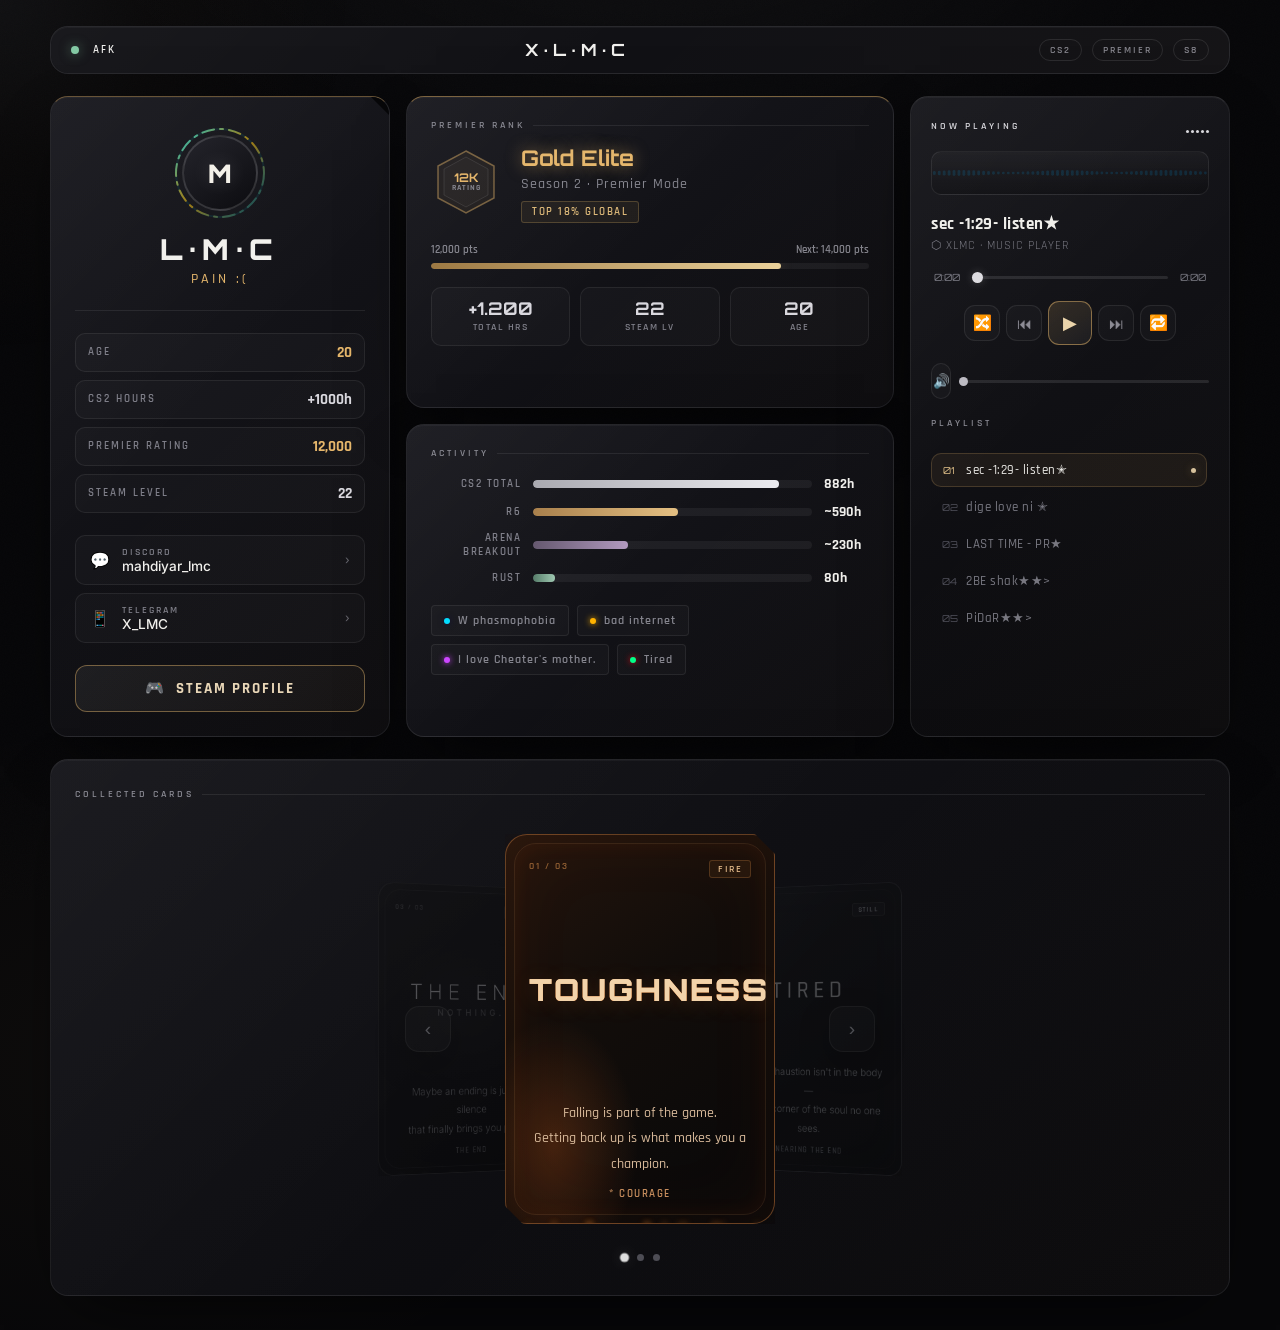
==== commit ee89a9a4: "Update index.html" ====
--- a/index.html
+++ b/index.html
@@ -69,7 +69,7 @@
         </div>
         <div class="stat-row">
           <span class="stat-row-label">CS2 Hours</span>
-          <span class="stat-row-val cyan">882h</span>
+          <span class="stat-row-val cyan">+1000h</span>
         </div>
         <div class="stat-row">
           <span class="stat-row-label">Premier Rating</span>
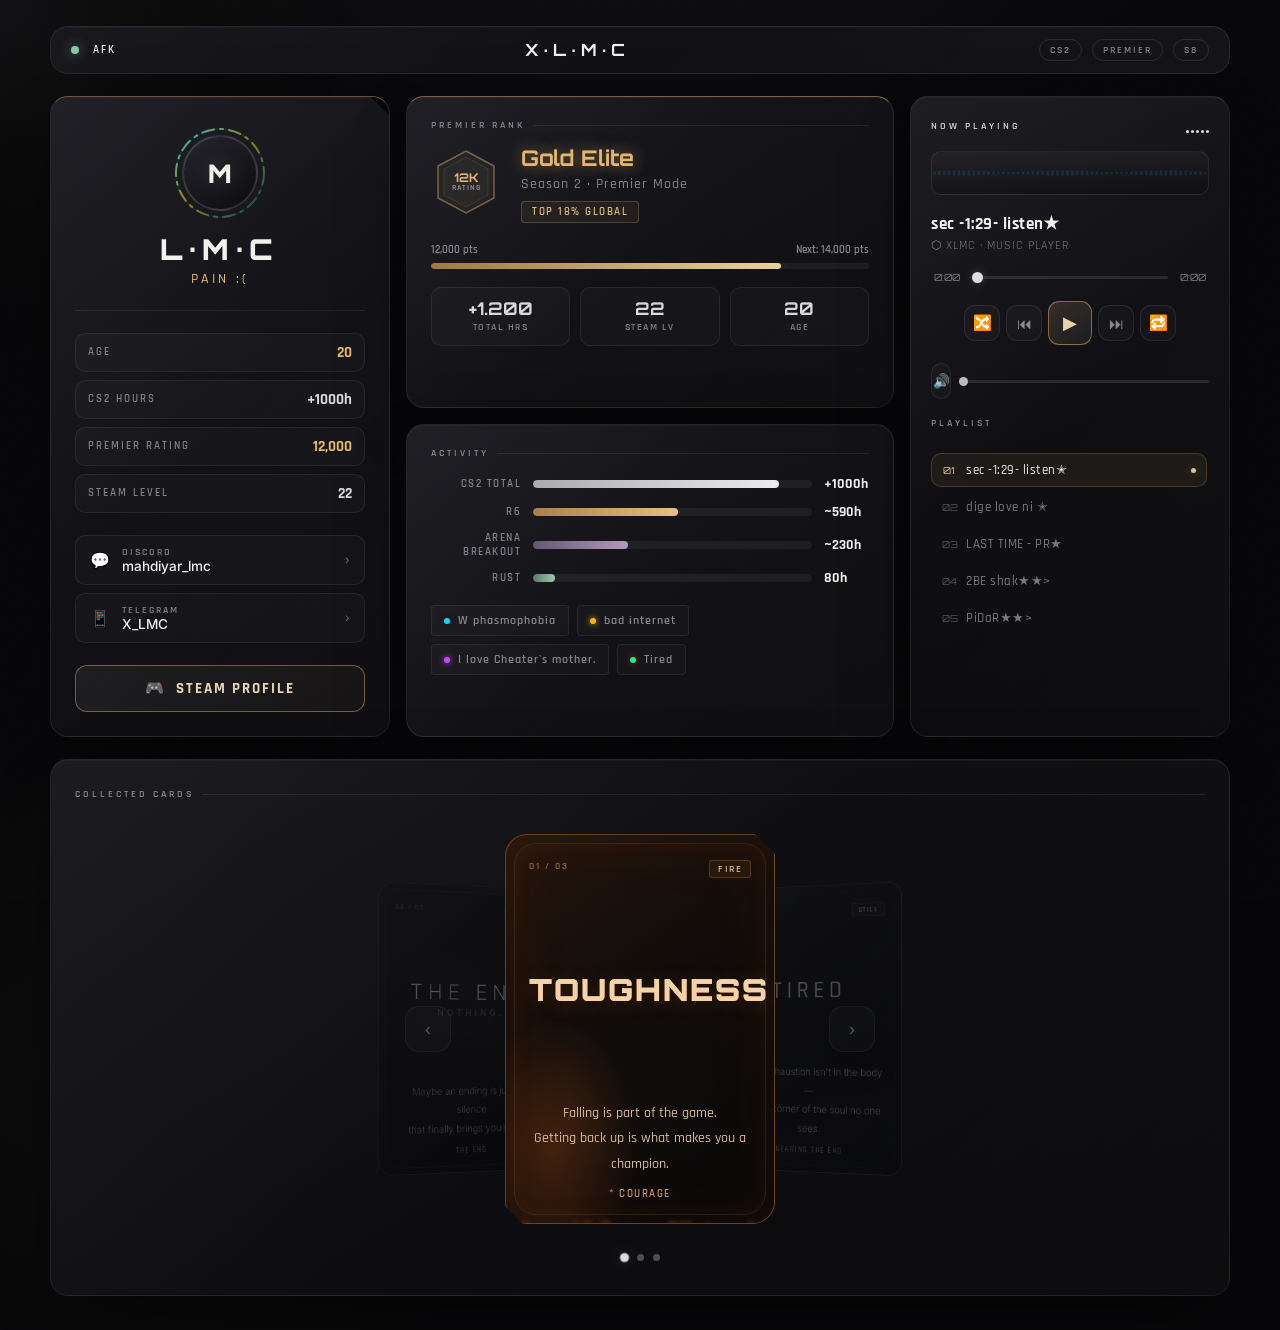
==== commit 1418c810: "Update index.html" ====
--- a/index.html
+++ b/index.html
@@ -173,7 +173,7 @@
           <div class="bar-track">
             <div class="bar-fill c1" style="width:88%"></div>
           </div>
-          <span class="bar-val">882h</span>
+          <span class="bar-val">+1000h</span>
         </div>
         <div class="bar-item">
           <span class="bar-name">R6</span>
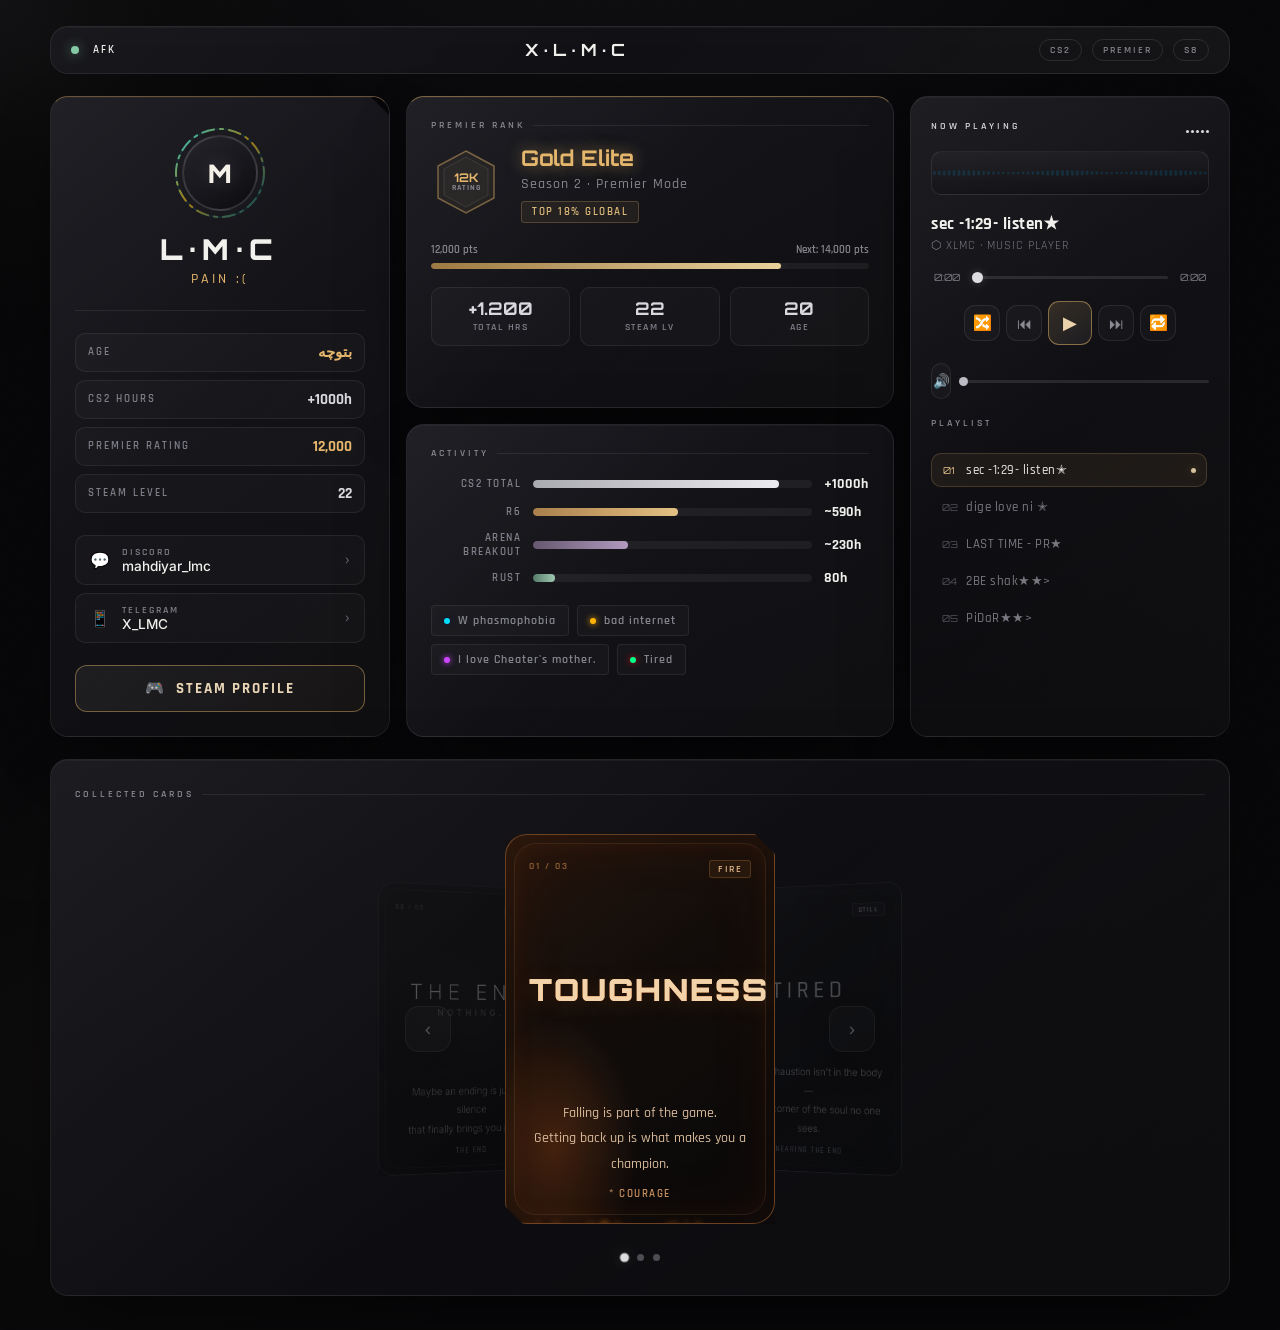
==== commit b881dca1: "Update index.html" ====
--- a/index.html
+++ b/index.html
@@ -65,7 +65,7 @@
       <div class="stat-rows">
         <div class="stat-row">
           <span class="stat-row-label">Age</span>
-          <span class="stat-row-val amber">20</span>
+          <span class="stat-row-val amber">بتوچه</span>
         </div>
         <div class="stat-row">
           <span class="stat-row-label">CS2 Hours</span>
